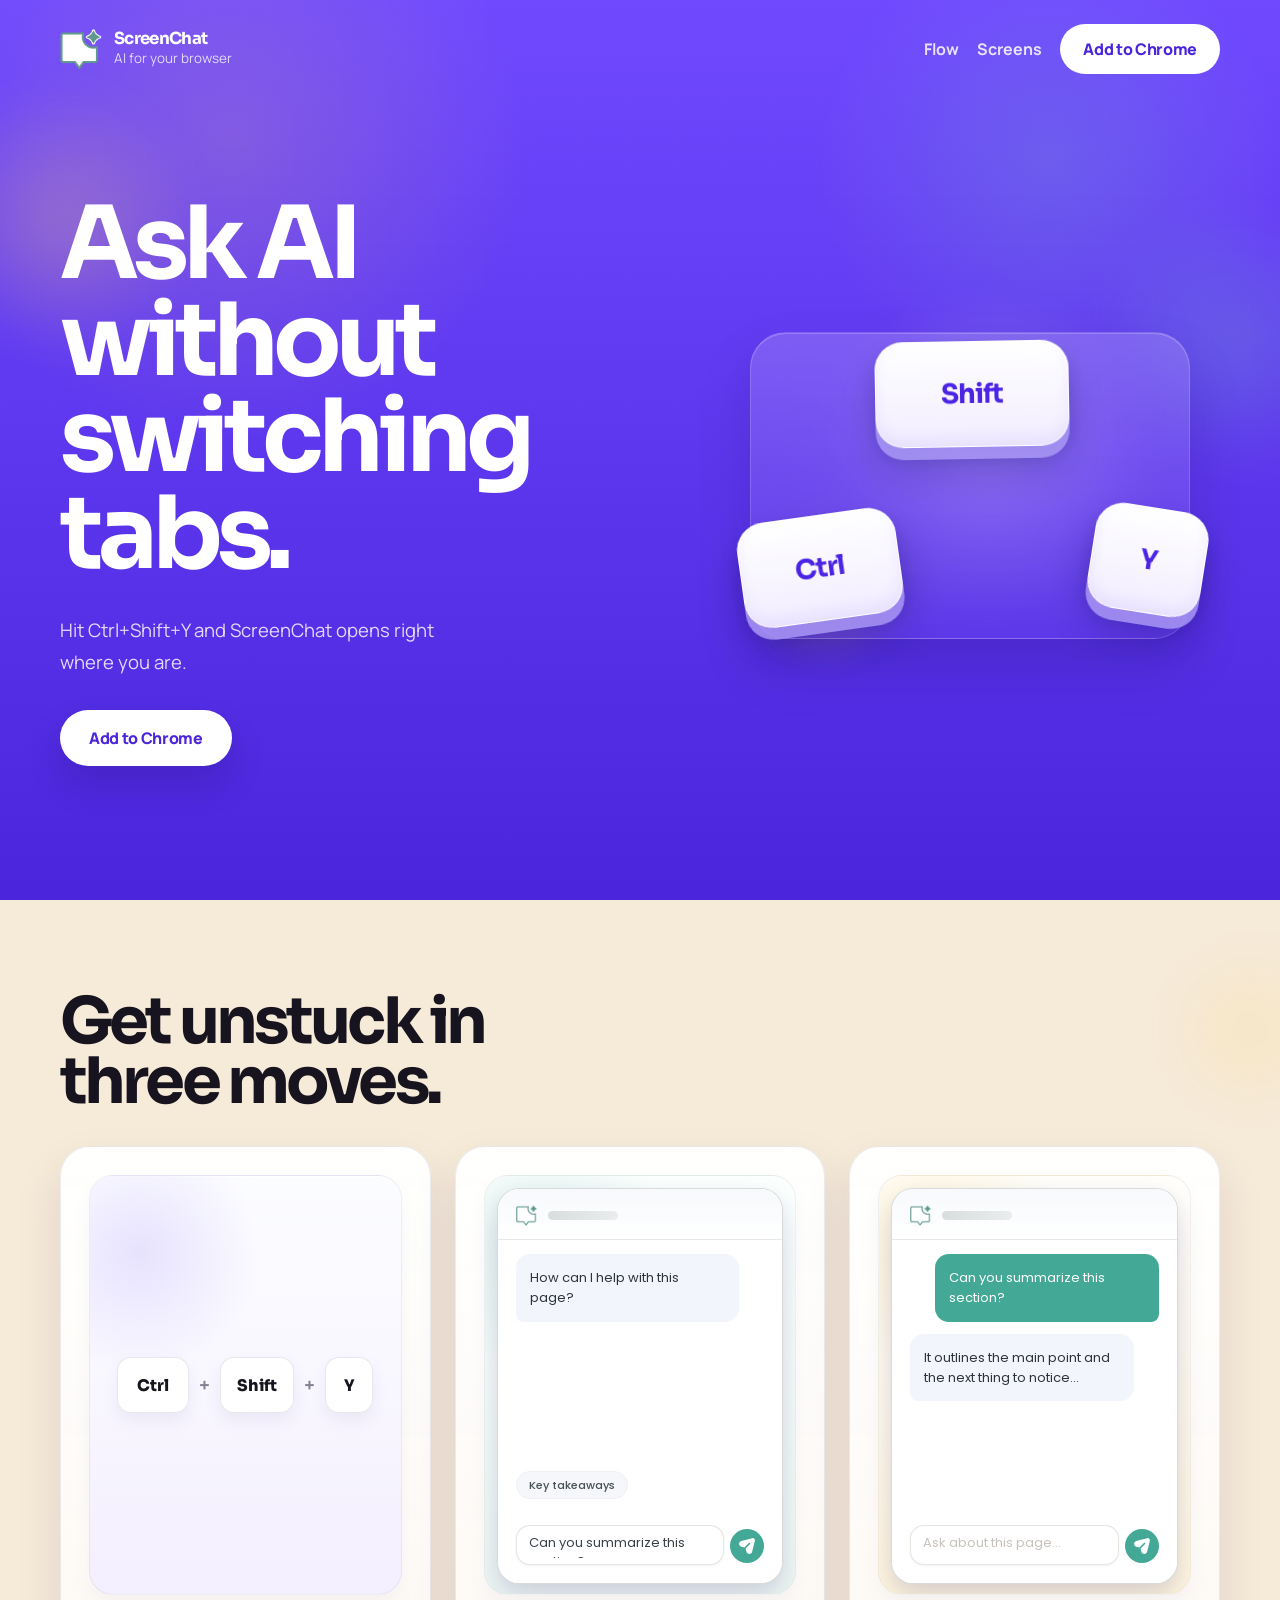
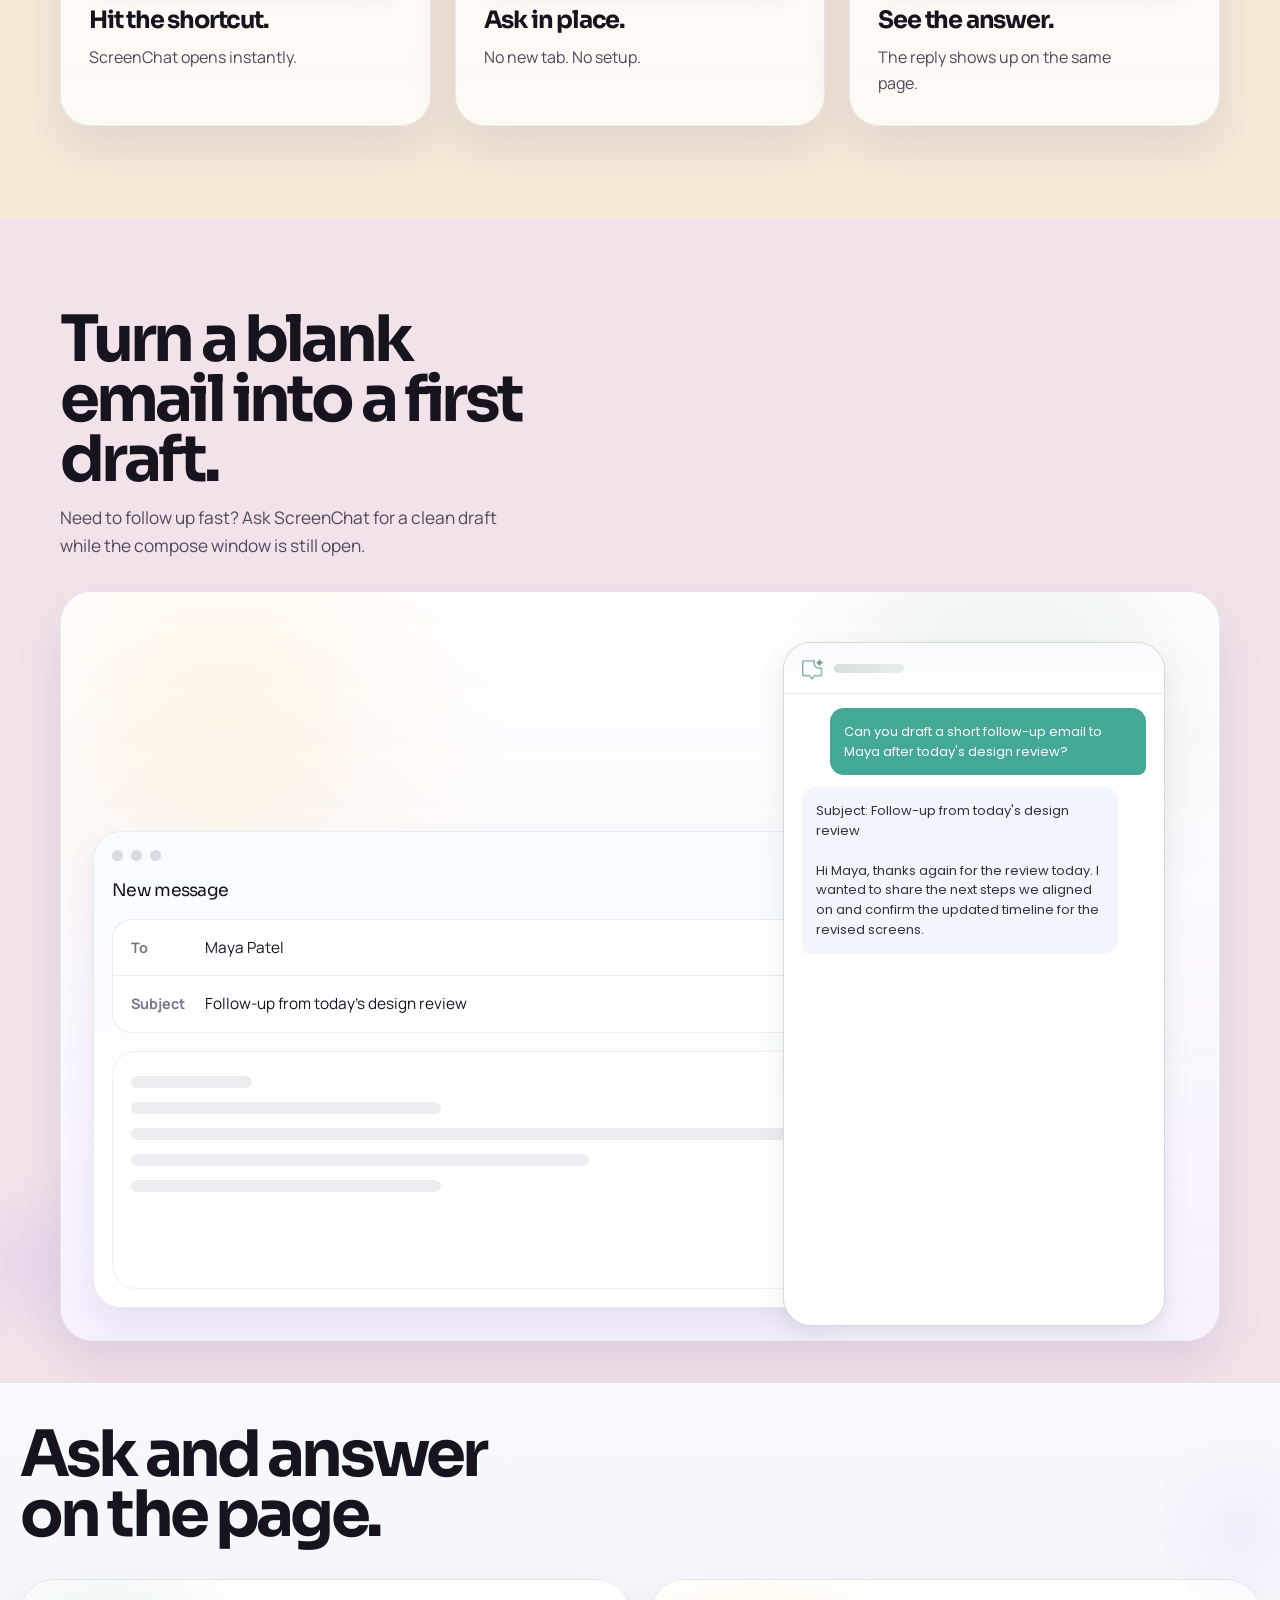
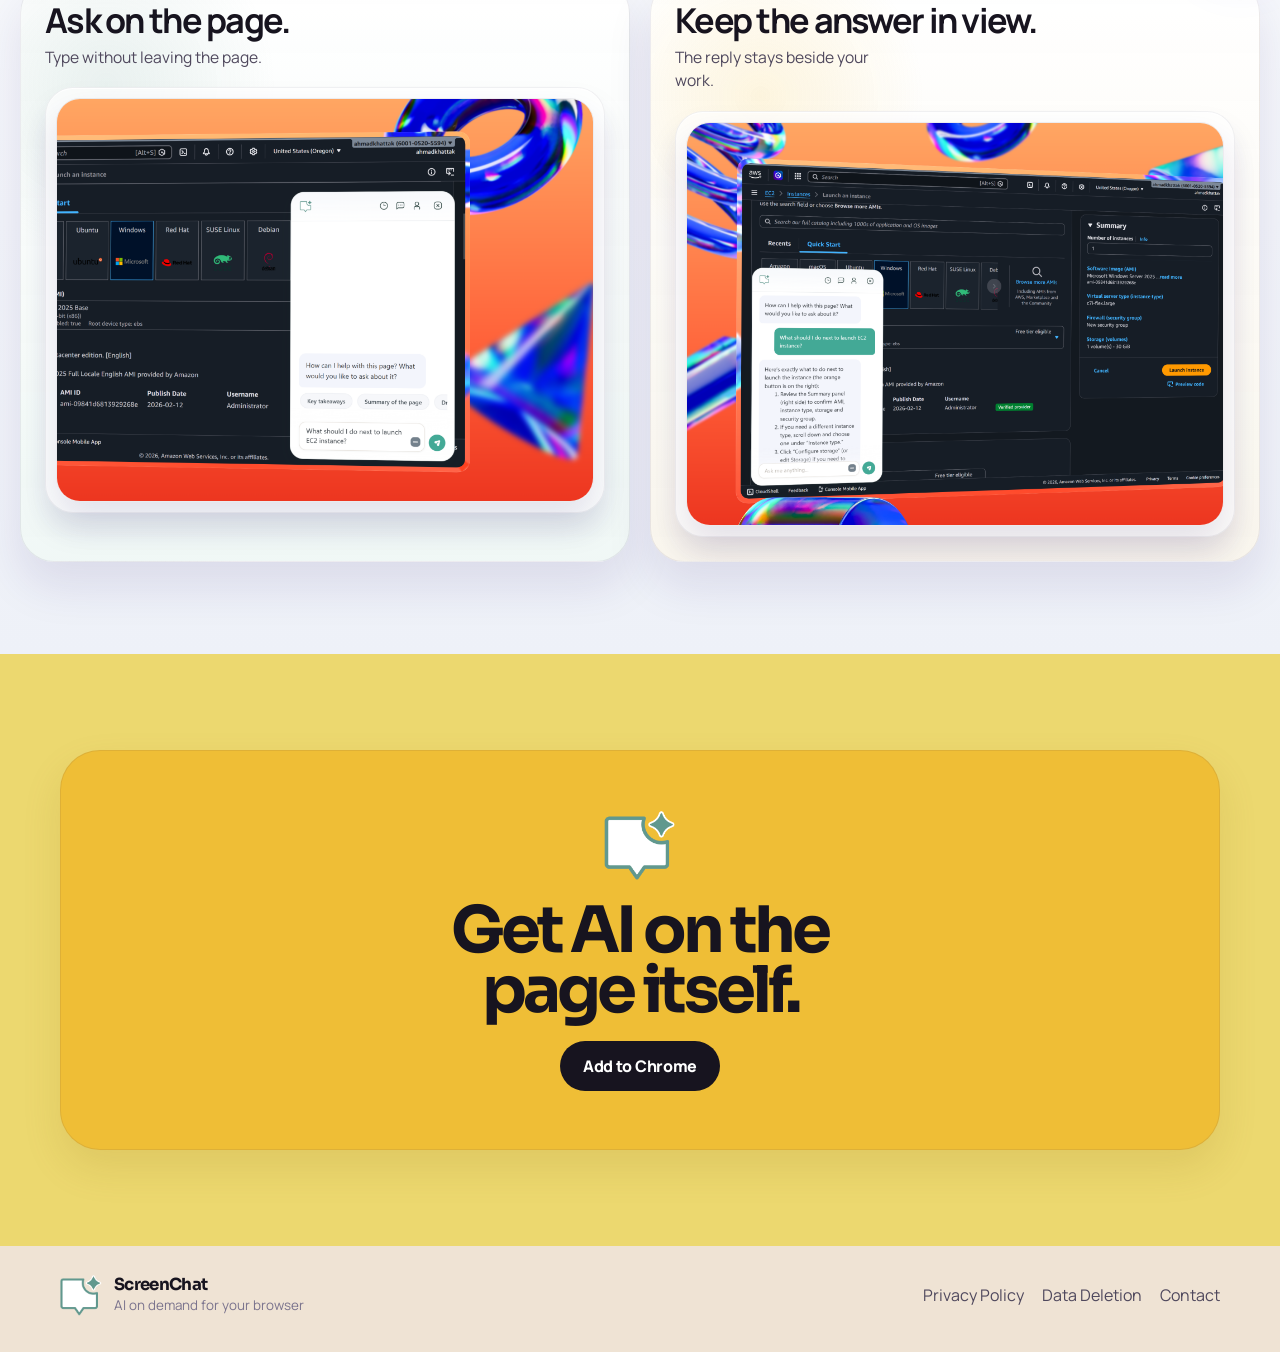
==== index.html @ 69f29ae7 "Add ScreenChat landing site, policies & assets Add a complete static landing site for ScreenChat: in" ====
<!DOCTYPE html>
<html lang="en">
<head>
    <meta charset="UTF-8">
    <meta name="viewport" content="width=device-width, initial-scale=1.0">
    <title>ScreenChat | Ask AI Without Switching Tabs</title>
    <meta
        name="description"
        content="Ask AI without switching tabs. Hit Ctrl+Shift+Y and ScreenChat opens on the page you're already on."
    >
    <link rel="preconnect" href="https://fonts.googleapis.com">
    <link rel="preconnect" href="https://fonts.gstatic.com" crossorigin>
    <link rel="stylesheet" href="styles.css">
</head>
<body>
    <div class="site-shell">
        <header class="hero" id="top">
            <div class="hero__mesh"></div>
            <div class="hero__glow hero__glow--left"></div>
            <div class="hero__glow hero__glow--right"></div>
            <div class="container">
                <nav class="nav">
                    <a class="brand" href="#top" aria-label="ScreenChat home">
                        <img class="brand__icon" src="assets/screenshot-icon.png" alt="" width="42" height="42">
                        <span class="brand__text">
                            <strong>ScreenChat</strong>
                            <span>AI for your browser</span>
                        </span>
                    </a>
                    <button class="nav__toggle" type="button" aria-expanded="false" aria-controls="nav-links">
                        Menu
                    </button>
                    <div class="nav__links" id="nav-links">
                        <a href="#flow">Flow</a>
                        <a href="#screens">Screens</a>
                        <a class="button button--nav" href="#">Add to Chrome</a>
                    </div>
                </nav>

                <section class="hero__content">
                    <div class="hero-copy">
                        <h1>
                            <span>Ask AI</span>
                            <span>without switching</span>
                            <span>tabs.</span>
                        </h1>
                        <p>Hit Ctrl+Shift+Y and ScreenChat opens right where you are.</p>
                        <div class="hero-copy__actions">
                            <a class="button button--primary" href="#">Add to Chrome</a>
                        </div>
                    </div>
                    <div class="hero-visual" aria-hidden="true">
                        <div class="hero-shortcut-stage">
                            <div class="hero-shortcut-stage__plate">
                                <span class="hero-key hero-key--ctrl">Ctrl</span>
                                <span class="hero-key hero-key--shift">Shift</span>
                                <span class="hero-key hero-key--y">Y</span>
                            </div>
                            <div class="hero-shortcut-popup">
                                <div class="hero-shortcut-popup__top">
                                    <span class="hero-shortcut-popup__badge"></span>
                                    <span class="hero-shortcut-popup__title"></span>
                                </div>
                                <div class="hero-shortcut-popup__bubble hero-shortcut-popup__bubble--question">
                                    <div class="hero-shortcut-popup__line hero-shortcut-popup__line--long"></div>
                                    <div class="hero-shortcut-popup__line hero-shortcut-popup__line--short"></div>
                                </div>
                                <div class="hero-shortcut-popup__bubble hero-shortcut-popup__bubble--answer">
                                    <div class="hero-shortcut-popup__line hero-shortcut-popup__line--medium"></div>
                                    <div class="hero-shortcut-popup__line hero-shortcut-popup__line--shorter"></div>
                                </div>
                                <div class="hero-shortcut-popup__composer"></div>
                            </div>
                        </div>
                    </div>
                </section>
            </div>
        </header>

        <main>
            <section class="section section--base" id="flow">
                <div class="container">
                    <div class="section-heading">
                        <h2>Get unstuck in three moves.</h2>
                    </div>
                    <div class="story-grid">
                        <article class="story-card story-card--purple">
                            <div class="story-card__visual story-card__visual--shortcut" aria-label="Keyboard shortcut">
                                <div class="story-shortcut">
                                    <kbd>Ctrl</kbd>
                                    <span class="story-shortcut__plus" aria-hidden="true">+</span>
                                    <kbd>Shift</kbd>
                                    <span class="story-shortcut__plus" aria-hidden="true">+</span>
                                    <kbd>Y</kbd>
                                </div>
                            </div>
                            <h3>Hit the shortcut.</h3>
                            <p>ScreenChat opens instantly.</p>
                        </article>
                        <article class="story-card story-card--mint">
                            <div class="story-card__visual story-card__visual--panel">
                                <section class="sc-panel sc-panel--story" aria-label="ScreenChat prompt panel" inert>
                                    <div class="sc-header sc-header--story">
                                        <div class="sc-header-top">
                                            <div class="sc-header-left">
                                                <img src="assets/screenchat-extension-icon.png" class="sc-logo" alt="" aria-hidden="true">
                                                <span class="sc-header-skeleton" aria-hidden="true"></span>
                                            </div>
                                        </div>
                                    </div>
                                    <div class="sc-pane sc-pane-chat visible">
                                        <div class="sc-messages is-empty">
                                            <div class="sc-message ai">
                                                <div class="sc-bubble">How can I help with this page?</div>
                                            </div>
                                        </div>
                                        <div class="sc-quick-prompts">
                                            <button class="sc-prompt-btn" type="button">
                                                <span class="sc-prompt-main">
                                                    <span class="sc-prompt-title">Key takeaways</span>
                                                </span>
                                            </button>
                                        </div>
                                        <div class="sc-input-area">
                                            <div class="sc-input-row">
                                                <div class="sc-input-wrapper">
                                                    <textarea class="sc-textarea" rows="1" readonly aria-label="Ask ScreenChat">Can you summarize this section?</textarea>
                                                </div>
                                                <button class="sc-send-btn" type="button" aria-label="Send">
                                                    <img src="assets/send.svg" class="sc-send-icon" alt="" aria-hidden="true">
                                                </button>
                                            </div>
                                        </div>
                                    </div>
                                </section>
                            </div>
                            <h3>Ask in place.</h3>
                            <p>No new tab. No setup.</p>
                        </article>
                        <article class="story-card story-card--gold">
                            <div class="story-card__visual story-card__visual--panel">
                                <section class="sc-panel sc-panel--story" aria-label="ScreenChat answer panel" inert>
                                    <div class="sc-header sc-header--story">
                                        <div class="sc-header-top">
                                            <div class="sc-header-left">
                                                <img src="assets/screenchat-extension-icon.png" class="sc-logo" alt="" aria-hidden="true">
                                                <span class="sc-header-skeleton" aria-hidden="true"></span>
                                            </div>
                                        </div>
                                    </div>
                                    <div class="sc-pane sc-pane-chat visible">
                                        <div class="sc-messages">
                                            <div class="sc-message user">
                                                <div class="sc-bubble">Can you summarize this section?</div>
                                            </div>
                                            <div class="sc-message ai">
                                                <div class="sc-bubble">It outlines the main point and the next thing to notice...</div>
                                            </div>
                                        </div>
                                        <div class="sc-input-area">
                                            <div class="sc-input-row">
                                                <div class="sc-input-wrapper">
                                                    <textarea class="sc-textarea" rows="1" readonly placeholder="Ask about this page..." aria-label="Ask ScreenChat"></textarea>
                                                </div>
                                                <button class="sc-send-btn" type="button" aria-label="Send">
                                                    <img src="assets/send.svg" class="sc-send-icon" alt="" aria-hidden="true">
                                                </button>
                                            </div>
                                        </div>
                                    </div>
                                </section>
                            </div>
                            <h3>See the answer.</h3>
                            <p>The reply shows up on the same page.</p>
                        </article>
                    </div>
                </div>
            </section>

            <section class="section section--rose section--use-case">
                <div class="container">
                    <div class="section-heading section-heading--use-case">
                        <h2>Turn a blank email into a first draft.</h2>
                        <p>Need to follow up fast? Ask ScreenChat for a clean draft while the compose window is still open.</p>
                    </div>
                    <div class="email-demo" aria-label="Email compose window with ScreenChat drafting an email">
                        <div class="email-demo__window">
                            <div class="email-demo__bar" aria-hidden="true">
                                <span></span>
                                <span></span>
                                <span></span>
                            </div>
                            <div class="email-demo__sheet">
                                <div class="email-demo__title">New message</div>
                                <div class="email-demo__fields">
                                    <div class="email-demo__row">
                                        <span class="email-demo__label">To</span>
                                        <span class="email-demo__value">Maya Patel</span>
                                    </div>
                                    <div class="email-demo__row">
                                        <span class="email-demo__label">Subject</span>
                                        <span class="email-demo__value">Follow-up from today's design review</span>
                                    </div>
                                </div>
                                <div class="email-demo__body" aria-hidden="true">
                                    <span class="email-demo__line email-demo__line--greeting"></span>
                                    <span class="email-demo__line email-demo__line--short"></span>
                                    <span class="email-demo__line"></span>
                                    <span class="email-demo__line email-demo__line--medium"></span>
                                    <span class="email-demo__line email-demo__line--short"></span>
                                </div>
                            </div>
                        </div>
                        <section class="sc-panel sc-panel--email" aria-label="ScreenChat drafting an email" inert>
                            <div class="sc-header sc-header--story">
                                <div class="sc-header-top">
                                    <div class="sc-header-left">
                                        <img src="assets/screenchat-extension-icon.png" class="sc-logo" alt="" aria-hidden="true">
                                        <span class="sc-header-skeleton" aria-hidden="true"></span>
                                    </div>
                                </div>
                            </div>
                            <div class="sc-pane sc-pane-chat visible">
                                <div class="sc-messages">
                                    <div class="sc-message user">
                                        <div class="sc-bubble">Can you draft a short follow-up email to Maya after today's design review?</div>
                                    </div>
                                    <div class="sc-message ai">
                                        <div class="sc-bubble sc-bubble--draft">Subject: Follow-up from today's design review

Hi Maya, thanks again for the review today. I wanted to share the next steps we aligned on and confirm the updated timeline for the revised screens.</div>
                                    </div>
                                </div>
                            </div>
                        </section>
                    </div>
                </div>
            </section>

            <section class="section section--rose section--screens-proof" id="screens">
                <div class="container">
                    <div class="section-heading">
                        <h2>Ask and answer on the page.</h2>
                    </div>
                    <div class="showcase-grid showcase-grid--cupertino">
                        <article class="screen-card screen-card--cupertino screen-card--ask">
                            <div class="screen-card__copy">
                                <h3>Ask on the page.</h3>
                                <p>Type without leaving the page.</p>
                            </div>
                            <div class="screen-card__frame">
                                <img
                                    class="screen-card__image"
                                    src="assets/screenchat-product-panel.png"
                                    alt="ScreenChat open on a live page with a question typed into the input."
                                    width="1920"
                                    height="1440"
                                >
                            </div>
                        </article>

                        <article class="screen-card screen-card--cupertino screen-card--answer">
                            <div class="screen-card__copy">
                                <h3>Keep the answer in view.</h3>
                                <p>The reply stays beside your work.</p>
                            </div>
                            <div class="screen-card__frame">
                                <img
                                    class="screen-card__image"
                                    src="assets/screenchat-product-hero.png"
                                    alt="ScreenChat answering beside a live page."
                                    width="1920"
                                    height="1440"
                                >
                            </div>
                        </article>
                    </div>
                </div>
            </section>

            <section class="cta" id="cta">
                <div class="container">
                    <div class="cta-panel">
                        <img class="cta-panel__icon" src="assets/screenshot-icon.png" alt="" width="72" height="72">
                        <h2>Get AI on the page itself.</h2>
                        <div class="cta-panel__actions">
                            <a class="button button--dark" href="#">Add to Chrome</a>
                        </div>
                    </div>
                </div>
            </section>
        </main>

        <footer class="footer">
            <div class="container footer__inner">
                <a class="brand brand--footer" href="#top">
                    <img class="brand__icon" src="assets/screenshot-icon.png" alt="" width="34" height="34">
                    <span class="brand__text">
                        <strong>ScreenChat</strong>
                        <span>AI on demand for your browser</span>
                    </span>
                </a>
                <div class="footer__links">
                    <a href="/privacy">Privacy Policy</a>
                    <a href="/data-deletion">Data Deletion</a>
                    <a href="mailto:ahdfactz@gmail.com">Contact</a>
                </div>
            </div>
        </footer>
    </div>

    <script src="app.js"></script>
</body>
</html>
---- styles.css ----
@import url('https://fonts.googleapis.com/css2?family=Manrope:wght@400;500;600;700;800&family=Poppins:wght@400;500;600&family=Sora:wght@600;700;800&display=swap');

:root {
    --purple-700: #4a25dc;
    --purple-600: #5d37f1;
    --purple-500: #7d5eff;
    --mint-500: #6da196;
    --mint-200: #d7ede8;
    --gold-500: #f6c645;
    --gold-200: #ffe6a0;
    --rose-100: #f2e3ea;
    --cream-100: #f6ead8;
    --sky-100: #d8eef3;
    --ink-900: #17141f;
    --ink-700: #4f485d;
    --ink-500: #7a738d;
    --white: #ffffff;
    --border-soft: rgba(27, 20, 59, 0.1);
    --shadow-soft: 0 20px 52px rgba(38, 23, 107, 0.12);
    --shadow-hero: 0 40px 96px rgba(22, 11, 83, 0.26);
    --radius-xl: 36px;
    --radius-lg: 28px;
    --container: 1160px;
    --sc-ink: #223b36;
    --sc-muted: #a7aba9;
    --sc-panel-border: rgba(34, 59, 54, 0.18);
    --sc-panel-shadow: 0 12px 28px rgba(34, 59, 54, 0.08), 0 3px 8px rgba(34, 59, 54, 0.03);
    --sc-mint: #43a996;
    --sc-radius-panel: 28px;
    --sc-radius-card: 14px;
    --sc-radius-card-sm: 8px;
    --sc-radius-bubble: 14px;
    --sc-radius-bubble-tail: 8px;
    --sc-ease: cubic-bezier(0.22, 1, 0.36, 1);
}

*,
*::before,
*::after {
    box-sizing: border-box;
}

html {
    scroll-behavior: smooth;
}

body {
    margin: 0;
    font-family: "Manrope", "Segoe UI", sans-serif;
    color: var(--ink-900);
    background: var(--cream-100);
}

img {
    display: block;
    max-width: 100%;
}

a {
    color: inherit;
    text-decoration: none;
}

button,
input,
textarea,
select,
kbd {
    font: inherit;
}

.site-shell {
    overflow: clip;
}

.container {
    width: min(calc(100% - 32px), var(--container));
    margin: 0 auto;
}

.hero {
    position: relative;
    min-height: 100svh;
    padding: 24px 0 48px;
    color: var(--white);
    background:
        radial-gradient(circle at 18% 16%, rgba(255, 214, 106, 0.16), transparent 23%),
        radial-gradient(circle at 82% 18%, rgba(126, 212, 190, 0.18), transparent 18%),
        linear-gradient(180deg, #7049ff 0%, #4a25dc 100%);
}

.hero > .container {
    position: relative;
    z-index: 2;
    min-height: calc(100svh - 72px);
    display: grid;
    grid-template-rows: auto 1fr;
}

.hero__mesh {
    position: absolute;
    inset: 0;
    opacity: 0.14;
    background:
        linear-gradient(to right, rgba(255, 255, 255, 0.12) 1px, transparent 1px),
        linear-gradient(to bottom, rgba(255, 255, 255, 0.12) 1px, transparent 1px);
    background-size: 48px 48px;
    mask-image: linear-gradient(180deg, rgba(0, 0, 0, 0.52), rgba(0, 0, 0, 0));
}

.hero__glow {
    position: absolute;
    width: 280px;
    height: 280px;
    border-radius: 50%;
    filter: blur(18px);
    opacity: 0.9;
    pointer-events: none;
}

.hero__glow--left {
    left: -80px;
    top: 80px;
    background: radial-gradient(circle, rgba(255, 213, 117, 0.28), transparent 70%);
}

.hero__glow--right {
    right: -90px;
    top: 200px;
    background: radial-gradient(circle, rgba(124, 210, 188, 0.24), transparent 70%);
}

.nav {
    position: relative;
    z-index: 2;
    display: flex;
    align-items: center;
    justify-content: space-between;
    gap: 16px;
}

.brand {
    display: inline-flex;
    align-items: center;
    gap: 12px;
}

.brand__icon {
    width: 42px;
    height: 42px;
}

.brand__text {
    display: grid;
    gap: 2px;
}

.brand__text strong {
    font-family: "Sora", sans-serif;
    font-size: 1.04rem;
    line-height: 1;
    letter-spacing: -0.04em;
}

.brand__text span {
    color: rgba(255, 255, 255, 0.78);
    font-size: 0.84rem;
}

.nav__links {
    display: flex;
    align-items: center;
    gap: 18px;
}

.nav__links > a:not(.button) {
    color: rgba(255, 255, 255, 0.84);
    font-weight: 700;
}

.nav__toggle {
    display: none;
    border: 0;
    background: rgba(255, 255, 255, 0.12);
    color: var(--white);
    padding: 10px 14px;
    border-radius: 999px;
}

.button {
    display: inline-flex;
    align-items: center;
    justify-content: center;
    min-height: 50px;
    padding: 0 22px;
    border-radius: 999px;
    border: 1px solid transparent;
    font-weight: 800;
    letter-spacing: -0.02em;
    transition: background-color 180ms ease, border-color 180ms ease, box-shadow 180ms ease, color 180ms ease;
}

.button:hover,
.button:focus-visible {
    box-shadow: 0 10px 24px rgba(19, 11, 61, 0.16);
}

.button--nav,
.button--primary {
    background: var(--white);
    color: var(--purple-700);
}

.button--nav:hover,
.button--primary:hover,
.button--nav:focus-visible,
.button--primary:focus-visible {
    background: rgba(255, 255, 255, 0.92);
}

.button--dark {
    background: var(--ink-900);
    color: var(--white);
}

.button--dark:hover,
.button--dark:focus-visible {
    background: #23202d;
}

.hero__content {
    position: relative;
    z-index: 2;
    display: grid;
    grid-template-columns: minmax(0, 1fr) minmax(360px, 500px);
    align-items: center;
    gap: clamp(40px, 7vw, 88px);
    margin-top: 0;
    padding: clamp(40px, 8vh, 84px) 0 clamp(24px, 4vh, 36px);
}

.hero-copy {
    display: grid;
    gap: 32px;
    justify-items: flex-start;
    max-width: 620px;
    text-align: left;
}

.hero h1,
.section h2,
.cta h2 {
    margin: 0;
    font-family: "Sora", sans-serif;
    line-height: 0.94;
    letter-spacing: -0.06em;
}

.hero h1 {
    max-width: none;
    font-size: clamp(4rem, 8.8vw, 6.3rem);
    line-height: 0.96;
}

.hero h1 span {
    display: block;
}

.hero-copy p {
    max-width: 34ch;
    margin: 0;
    color: rgba(255, 255, 255, 0.82);
    font-size: 1.16rem;
    line-height: 1.7;
}

.hero-copy__actions,
.hero-copy__actions--center {
    display: flex;
    flex-wrap: wrap;
    gap: 12px;
}

.hero-copy__actions--center {
    justify-content: center;
}

.hero-shortcut {
    display: grid;
    gap: 12px;
}

.hero-shortcut__label {
    color: rgba(255, 255, 255, 0.72);
    font-size: 0.78rem;
    font-weight: 800;
    letter-spacing: 0.08em;
    text-transform: uppercase;
}

.hero-shortcut__keys {
    display: flex;
    align-items: center;
    gap: 12px;
    flex-wrap: wrap;
}

.hero-shortcut__plus {
    color: rgba(255, 255, 255, 0.76);
    font-size: 1rem;
    font-weight: 800;
}

.hero-shortcut__keys kbd {
    display: inline-flex;
    align-items: center;
    justify-content: center;
    min-width: 78px;
    min-height: 58px;
    padding: 0 20px;
    border-radius: 18px;
    border: 1px solid rgba(255, 255, 255, 0.68);
    background: linear-gradient(180deg, #ffffff 0%, #f0ebff 100%);
    color: var(--purple-700);
    font-weight: 800;
    box-shadow:
        0 16px 30px rgba(21, 10, 78, 0.18),
        inset 0 1px 0 rgba(255, 255, 255, 0.92);
}

.hero-shortcut__keys kbd:last-child {
    min-width: 66px;
}

.hero-copy__actions .button {
    min-height: 56px;
    padding: 0 28px;
    box-shadow: 0 18px 34px rgba(21, 10, 78, 0.18);
}

.hero-copy__actions .button:hover,
.hero-copy__actions .button:focus-visible {
    box-shadow: 0 20px 38px rgba(21, 10, 78, 0.22);
}

.hero-visual {
    position: relative;
    display: flex;
    justify-content: flex-end;
}

.hero-shortcut-stage {
    position: relative;
    width: min(100%, 500px);
    aspect-ratio: 1.14;
    display: grid;
    place-items: center;
}

.hero-shortcut-stage::before,
.hero-shortcut-stage::after {
    content: "";
    position: absolute;
    border-radius: 50%;
    pointer-events: none;
}

.hero-shortcut-stage::before {
    inset: 8% 10% auto auto;
    width: 72%;
    height: 72%;
    background: radial-gradient(circle, rgba(255, 255, 255, 0.22), rgba(255, 255, 255, 0) 70%);
    filter: blur(14px);
}

.hero-shortcut-stage::after {
    inset: auto auto 8% 4%;
    width: 34%;
    height: 34%;
    background: radial-gradient(circle, rgba(255, 214, 106, 0.22), rgba(255, 214, 106, 0) 72%);
    filter: blur(10px);
}

.hero-shortcut-stage__plate {
    position: relative;
    width: 100%;
    height: 100%;
    display: flex;
    align-items: center;
    justify-content: center;
    z-index: 1;
}

.hero-shortcut-stage__plate::before {
    content: "";
    position: absolute;
    inset: 16% 6% 14%;
    border-radius: 36px;
    background:
        linear-gradient(180deg, rgba(255, 255, 255, 0.18), rgba(255, 255, 255, 0.04)),
        rgba(93, 55, 241, 0.14);
    border: 1px solid rgba(255, 255, 255, 0.16);
    box-shadow:
        inset 0 1px 0 rgba(255, 255, 255, 0.2),
        0 28px 54px rgba(20, 10, 77, 0.16);
    backdrop-filter: blur(18px);
}

.hero-key {
    --hero-key-depth-rest: 12px;
    --hero-key-depth-press: 3px;
    position: absolute;
    display: inline-flex;
    align-items: center;
    justify-content: center;
    min-height: 106px;
    padding: 0 34px;
    border-radius: 28px;
    border: 1px solid rgba(255, 255, 255, 0.72);
    background: linear-gradient(180deg, #ffffff 0%, #f2edff 100%);
    color: var(--purple-700);
    font-family: "Sora", sans-serif;
    font-size: 1.7rem;
    font-weight: 700;
    letter-spacing: -0.04em;
    transform-origin: center center;
    transform: translateY(0) scale(1) rotate(var(--hero-key-rotate));
    box-shadow:
        0 var(--hero-key-depth-rest) 0 rgba(173, 156, 244, 0.82),
        0 24px 42px rgba(18, 9, 73, 0.22),
        0 10px 18px rgba(18, 9, 73, 0.14),
        inset 0 1px 0 rgba(255, 255, 255, 0.96),
        inset 0 -8px 14px rgba(111, 82, 241, 0.08);
    will-change: transform, box-shadow, filter;
    filter: saturate(1.05);
    z-index: 2;
}

.hero-key--ctrl {
    --hero-key-rotate: -8deg;
    left: 4%;
    bottom: 18%;
    min-width: 160px;
    animation: hero-key-press-ctrl 6s infinite;
}

.hero-key--shift {
    --hero-key-rotate: -1deg;
    left: 31%;
    top: 18%;
    min-width: 194px;
    animation: hero-key-press-shift 6s infinite;
}

.hero-key--y {
    --hero-key-rotate: 9deg;
    right: 3%;
    bottom: 20%;
    min-width: 114px;
    animation: hero-key-press-y 6s infinite;
}

.hero-shortcut-popup {
    position: absolute;
    right: -28%;
    bottom: 6%;
    width: 212px;
    padding: 14px;
    display: grid;
    gap: 10px;
    border-radius: 22px;
    border: 1px solid rgba(255, 255, 255, 0.58);
    background: linear-gradient(180deg, rgba(255, 255, 255, 0.96), rgba(245, 240, 255, 0.94));
    box-shadow:
        0 22px 40px rgba(18, 9, 73, 0.18),
        0 10px 20px rgba(18, 9, 73, 0.1),
        inset 0 1px 0 rgba(255, 255, 255, 0.94);
    backdrop-filter: blur(16px);
    transform-origin: bottom right;
    transform: translateY(18px) scale(0.82);
    opacity: 0;
    will-change: transform, opacity;
    z-index: 3;
    animation: hero-shortcut-popup-cycle 6s infinite;
}

.hero-shortcut-popup__top {
    display: flex;
    align-items: center;
    gap: 8px;
}

.hero-shortcut-popup__badge,
.hero-shortcut-popup__title {
    display: block;
    border-radius: 999px;
}

.hero-shortcut-popup__badge {
    width: 18px;
    height: 18px;
    background: rgba(86, 64, 190, 0.14);
}

.hero-shortcut-popup__title {
    width: 72px;
    height: 8px;
    background: rgba(59, 47, 123, 0.12);
}

.hero-shortcut-popup__bubble {
    position: relative;
    display: grid;
    gap: 7px;
    width: 78%;
    padding: 12px 13px;
    border: 1px solid rgba(59, 47, 123, 0.08);
    box-shadow: 0 8px 14px rgba(18, 9, 73, 0.05);
}

.hero-shortcut-popup__bubble::after {
    content: "";
    position: absolute;
    bottom: 8px;
    width: 12px;
    height: 12px;
    transform: rotate(45deg);
    background: inherit;
}

.hero-shortcut-popup__bubble--question {
    justify-self: start;
    border-radius: 16px 16px 16px 6px;
    background: rgba(92, 74, 189, 0.1);
}

.hero-shortcut-popup__bubble--question::after {
    left: -4px;
}

.hero-shortcut-popup__bubble--answer {
    justify-self: end;
    width: 70%;
    border-radius: 16px 16px 6px 16px;
    background: rgba(77, 189, 157, 0.18);
}

.hero-shortcut-popup__bubble--answer::after {
    right: -4px;
}

.hero-shortcut-popup__line {
    display: block;
    height: 8px;
    border-radius: 999px;
    background: linear-gradient(90deg, rgba(59, 47, 123, 0.16), rgba(59, 47, 123, 0.08));
}

.hero-shortcut-popup__bubble--question .hero-shortcut-popup__line {
    background: linear-gradient(90deg, rgba(88, 68, 193, 0.28), rgba(88, 68, 193, 0.12));
}

.hero-shortcut-popup__bubble--answer .hero-shortcut-popup__line {
    background: linear-gradient(90deg, rgba(255, 255, 255, 0.82), rgba(255, 255, 255, 0.46));
}

.hero-shortcut-popup__line--long {
    width: 100%;
}

.hero-shortcut-popup__line--medium {
    width: 72%;
}

.hero-shortcut-popup__line--short {
    width: 48%;
}

.hero-shortcut-popup__line--shorter {
    width: 58%;
}

.hero-shortcut-popup__composer {
    height: 28px;
    border-radius: 999px;
    border: 1px solid rgba(59, 47, 123, 0.1);
    background: rgba(255, 255, 255, 0.78);
}

@keyframes hero-key-press-ctrl {
    0%,
    7%,
    79%,
    100% {
        transform: translateY(0) scale(1) rotate(var(--hero-key-rotate));
        box-shadow:
            0 var(--hero-key-depth-rest) 0 rgba(173, 156, 244, 0.82),
            0 24px 42px rgba(18, 9, 73, 0.22),
            0 10px 18px rgba(18, 9, 73, 0.14),
            inset 0 1px 0 rgba(255, 255, 255, 0.96),
            inset 0 -8px 14px rgba(111, 82, 241, 0.08);
    }
    10%,
    72% {
        transform: translateY(14px) scale(0.975) rotate(var(--hero-key-rotate));
        box-shadow:
            0 var(--hero-key-depth-press) 0 rgba(160, 140, 236, 0.86),
            0 8px 16px rgba(18, 9, 73, 0.18),
            0 3px 8px rgba(18, 9, 73, 0.12),
            inset 0 2px 5px rgba(111, 82, 241, 0.14);
    }
}

@keyframes hero-key-press-shift {
    0%,
    15%,
    73%,
    100% {
        transform: translateY(0) scale(1) rotate(var(--hero-key-rotate));
        box-shadow:
            0 var(--hero-key-depth-rest) 0 rgba(173, 156, 244, 0.82),
            0 24px 42px rgba(18, 9, 73, 0.22),
            0 10px 18px rgba(18, 9, 73, 0.14),
            inset 0 1px 0 rgba(255, 255, 255, 0.96),
            inset 0 -8px 14px rgba(111, 82, 241, 0.08);
    }
    18%,
    66% {
        transform: translateY(14px) scale(0.975) rotate(var(--hero-key-rotate));
        box-shadow:
            0 var(--hero-key-depth-press) 0 rgba(160, 140, 236, 0.86),
            0 8px 16px rgba(18, 9, 73, 0.18),
            0 3px 8px rgba(18, 9, 73, 0.12),
            inset 0 2px 5px rgba(111, 82, 241, 0.14);
    }
}

@keyframes hero-key-press-y {
    0%,
    23%,
    67%,
    100% {
        transform: translateY(0) scale(1) rotate(var(--hero-key-rotate));
        box-shadow:
            0 var(--hero-key-depth-rest) 0 rgba(173, 156, 244, 0.82),
            0 24px 42px rgba(18, 9, 73, 0.22),
            0 10px 18px rgba(18, 9, 73, 0.14),
            inset 0 1px 0 rgba(255, 255, 255, 0.96),
            inset 0 -8px 14px rgba(111, 82, 241, 0.08);
    }
    26%,
    60% {
        transform: translateY(14px) scale(0.975) rotate(var(--hero-key-rotate));
        box-shadow:
            0 var(--hero-key-depth-press) 0 rgba(160, 140, 236, 0.86),
            0 8px 16px rgba(18, 9, 73, 0.18),
            0 3px 8px rgba(18, 9, 73, 0.12),
            inset 0 2px 5px rgba(111, 82, 241, 0.14);
    }
}

@keyframes hero-shortcut-popup-cycle {
    0%,
    32%,
    100% {
        opacity: 0;
        transform: translateY(18px) scale(0.82);
    }
    38%,
    72% {
        opacity: 1;
        transform: translateY(0) scale(1);
    }
    80% {
        opacity: 0;
        transform: translateY(18px) scale(0.82);
    }
}

@media (prefers-reduced-motion: reduce) {
    .hero-key,
    .hero-shortcut-popup {
        animation: none;
    }

    .hero-shortcut-popup {
        opacity: 1;
        transform: translateY(0) scale(1);
    }
}

.section {
    position: relative;
    padding: 92px 0;
}

.section::before {
    content: "";
    position: absolute;
    width: 180px;
    height: 180px;
    border-radius: 50%;
    filter: blur(18px);
    opacity: 0.45;
    pointer-events: none;
}

.section--base {
    background: var(--cream-100);
}

.section--base::before {
    right: -60px;
    top: 40px;
    background: radial-gradient(circle, rgba(255, 208, 94, 0.35), transparent 70%);
}

.section--rose {
    background: var(--rose-100);
}

.section--rose::before {
    left: -60px;
    bottom: 30px;
    background: radial-gradient(circle, rgba(107, 61, 240, 0.18), transparent 70%);
}

.section--use-case {
    padding-bottom: 42px;
}

.section--screens-proof {
    padding-top: 42px;
    background: linear-gradient(180deg, #f8f9fc 0%, #eef1f8 100%);
    box-shadow: inset 0 1px 0 rgba(255, 255, 255, 0.7);
}

.section--screens-proof .container {
    width: min(calc(100% - 40px), 1280px);
}

.section--screens-proof::before {
    left: auto;
    right: -50px;
    bottom: auto;
    top: 56px;
    background: radial-gradient(circle, rgba(93, 55, 241, 0.12), transparent 72%);
}

.section-heading {
    display: grid;
    gap: 12px;
    margin-bottom: 34px;
}

.section-heading h2,
.cta h2 {
    max-width: 11ch;
    font-size: clamp(2.8rem, 5vw, 4.8rem);
    color: var(--ink-900);
}

.section-heading p {
    max-width: 38ch;
    margin: 0;
    color: var(--ink-700);
    font-size: 1.04rem;
    line-height: 1.65;
}

.section-heading--use-case {
    gap: 14px;
    margin-bottom: 30px;
}

.section-heading--use-case h2 {
    max-width: 10.5ch;
}

.section-heading--use-case p {
    max-width: 40ch;
    font-size: 1.08rem;
}

.story-grid,
.showcase-grid {
    display: grid;
    gap: 18px;
}

.story-grid {
    grid-template-columns: repeat(3, minmax(0, 1fr));
    gap: 24px;
}

.story-card {
    --story-visual-height: 420px;
    display: grid;
    grid-template-rows: var(--story-visual-height) auto auto;
    align-content: start;
    gap: 10px;
    min-height: 0;
    padding: 28px;
    border-radius: 30px;
    border: 1px solid rgba(31, 22, 61, 0.08);
    box-shadow: 0 22px 48px rgba(38, 23, 107, 0.1);
    background: linear-gradient(180deg, rgba(255, 255, 255, 0.97), rgba(253, 250, 246, 0.94));
}

.story-card__dot {
    display: inline-flex;
    width: 14px;
    height: 14px;
    margin-bottom: 28px;
    border-radius: 50%;
    background: currentColor;
}

.story-card__visual {
    position: relative;
    display: grid;
    place-items: center;
    height: var(--story-visual-height);
    min-height: var(--story-visual-height);
    padding: 12px;
    overflow: hidden;
    border-radius: 24px;
    border: 1px solid rgba(31, 22, 61, 0.06);
    background: linear-gradient(180deg, #fbfcff 0%, #f4efff 100%);
    box-shadow:
        inset 0 1px 0 rgba(255, 255, 255, 0.94),
        0 10px 20px rgba(38, 23, 107, 0.04);
}

.story-card__visual::before {
    content: "";
    position: absolute;
    inset: 0;
    background:
        radial-gradient(circle at 16% 18%, rgba(109, 80, 245, 0.14), transparent 28%),
        linear-gradient(180deg, rgba(255, 255, 255, 0.18), rgba(255, 255, 255, 0));
    pointer-events: none;
}

.story-card__visual > * {
    position: relative;
    z-index: 1;
}

.story-card__visual--shortcut {
    place-items: center;
}

.story-shortcut {
    display: inline-flex;
    align-items: center;
    justify-content: center;
    max-width: 100%;
    gap: 10px;
    padding: 0;
}

.story-shortcut kbd {
    display: inline-flex;
    align-items: center;
    justify-content: center;
    min-width: 72px;
    min-height: 56px;
    padding: 0 16px;
    border-radius: 14px;
    border: 1px solid rgba(31, 22, 61, 0.1);
    background: rgba(255, 255, 255, 0.96);
    color: var(--ink-900);
    font-family: "Sora", sans-serif;
    font-weight: 800;
    box-shadow:
        0 8px 18px rgba(38, 23, 107, 0.06),
        inset 0 1px 0 rgba(255, 255, 255, 0.92);
}

.story-shortcut kbd:last-of-type {
    min-width: 48px;
    padding: 0 12px;
}

.story-shortcut__plus {
    color: rgba(79, 72, 93, 0.68);
    font-size: 1.2rem;
    font-weight: 800;
}

.story-card__visual--panel {
    place-items: end center;
}

.story-card--mint .story-card__visual {
    background: linear-gradient(180deg, #fbfffe 0%, #eef8f4 100%);
}

.story-card--mint .story-card__visual::before {
    background:
        radial-gradient(circle at 18% 16%, rgba(106, 185, 167, 0.16), transparent 30%),
        linear-gradient(180deg, rgba(255, 255, 255, 0.12), rgba(255, 255, 255, 0));
}

.story-card--gold .story-card__visual {
    background: linear-gradient(180deg, #fffefb 0%, #fff6df 100%);
}

.story-card--gold .story-card__visual::before {
    background:
        radial-gradient(circle at 18% 16%, rgba(246, 198, 69, 0.18), transparent 30%),
        linear-gradient(180deg, rgba(255, 255, 255, 0.12), rgba(255, 255, 255, 0));
}

.story-card--purple {
    color: var(--purple-600);
}

.story-card--mint {
    color: var(--mint-500);
}

.story-card--gold {
    color: var(--gold-500);
}

.story-card h3,
.showcase-card h3 {
    margin: 0;
    font-family: "Sora", sans-serif;
    letter-spacing: -0.05em;
}

.story-card h3 {
    font-size: 1.5rem;
    color: var(--ink-900);
}

.story-card p {
    margin: 0;
    max-width: 24ch;
    color: var(--ink-700);
    line-height: 1.6;
}

.showcase-grid {
    grid-template-columns: 1fr;
    gap: 32px;
}

.showcase-grid--cupertino {
    grid-template-columns: repeat(2, minmax(0, 1fr));
    gap: 20px;
}

.screen-card {
    display: grid;
    align-content: start;
    gap: 14px;
    min-height: 0;
    padding: 0;
    border: 0;
    box-shadow: none;
    background: transparent;
}

.screen-card h3 {
    margin: 0;
    font-size: 1.7rem;
}

.screen-card p {
    margin: 0;
    max-width: 38ch;
    color: var(--ink-700);
    line-height: 1.65;
}

.screen-card__image {
    width: 100%;
    height: auto;
    border-radius: 30px;
    border: 1px solid rgba(31, 22, 61, 0.08);
    box-shadow: 0 22px 42px rgba(38, 23, 107, 0.12);
}

.screen-card--cupertino {
    gap: 18px;
    padding: 24px;
    border-radius: 34px;
    border: 1px solid rgba(31, 22, 61, 0.08);
    background: linear-gradient(180deg, rgba(255, 255, 255, 0.95), rgba(244, 246, 251, 0.92));
    box-shadow: 0 24px 46px rgba(38, 23, 107, 0.1);
    overflow: hidden;
}

.screen-card--ask {
    background:
        radial-gradient(circle at 14% 18%, rgba(109, 161, 150, 0.14), transparent 24%),
        linear-gradient(180deg, rgba(255, 255, 255, 0.97), rgba(240, 248, 245, 0.92));
}

.screen-card--answer {
    background:
        radial-gradient(circle at 18% 20%, rgba(246, 198, 69, 0.16), transparent 24%),
        linear-gradient(180deg, rgba(255, 255, 255, 0.97), rgba(250, 246, 236, 0.92));
}

.screen-card__copy {
    display: grid;
    gap: 8px;
}

.screen-card--cupertino h3 {
    font-size: 2.14rem;
    line-height: 0.98;
    letter-spacing: -0.05em;
}

.screen-card--cupertino p {
    max-width: 22ch;
    font-size: 0.98rem;
    line-height: 1.5;
}

.screen-card__frame {
    padding: 10px;
    border-radius: 28px;
    border: 1px solid rgba(31, 22, 61, 0.06);
    background: rgba(255, 255, 255, 0.72);
    box-shadow:
        inset 0 1px 0 rgba(255, 255, 255, 0.9),
        0 18px 30px rgba(38, 23, 107, 0.08);
}

.screen-card--cupertino .screen-card__image {
    border-radius: 24px;
    box-shadow: 0 18px 34px rgba(38, 23, 107, 0.12);
}

.email-demo {
    position: relative;
    display: grid;
    grid-template-columns: minmax(0, 1fr) minmax(304px, 344px);
    align-items: end;
    gap: 0;
    min-height: 548px;
    padding: 32px;
    overflow: hidden;
    border-radius: 32px;
    border: 1px solid rgba(31, 22, 61, 0.08);
    background: linear-gradient(180deg, rgba(255, 255, 255, 0.97), rgba(247, 242, 255, 0.92));
    box-shadow: 0 24px 46px rgba(38, 23, 107, 0.1);
}

.email-demo::before {
    content: "";
    position: absolute;
    inset: 0;
    background:
        radial-gradient(circle at 14% 18%, rgba(255, 214, 106, 0.16), transparent 24%),
        radial-gradient(circle at 82% 16%, rgba(109, 161, 150, 0.14), transparent 22%);
    pointer-events: none;
}

.email-demo > * {
    position: relative;
    z-index: 1;
}

.email-demo__window {
    min-height: 452px;
    padding: 18px;
    border-radius: 28px;
    border: 1px solid rgba(31, 22, 61, 0.08);
    background: linear-gradient(180deg, #f8fbff 0%, #ffffff 100%);
    box-shadow:
        inset 0 1px 0 rgba(255, 255, 255, 0.92),
        0 18px 34px rgba(38, 23, 107, 0.08);
}

.email-demo__bar {
    display: flex;
    gap: 8px;
    margin-bottom: 18px;
}

.email-demo__bar span {
    width: 11px;
    height: 11px;
    border-radius: 50%;
    background: rgba(31, 22, 61, 0.14);
}

.email-demo__sheet {
    display: grid;
    gap: 18px;
}

.email-demo__title {
    font-family: "Sora", sans-serif;
    font-size: 1.08rem;
    letter-spacing: -0.04em;
    color: var(--ink-900);
}

.email-demo__fields {
    border-radius: 20px;
    border: 1px solid rgba(31, 22, 61, 0.08);
    background: #ffffff;
    overflow: hidden;
}

.email-demo__row {
    display: grid;
    grid-template-columns: 74px minmax(0, 1fr);
    align-items: center;
    min-height: 56px;
    padding: 0 18px;
    border-bottom: 1px solid rgba(31, 22, 61, 0.08);
}

.email-demo__row:last-child {
    border-bottom: 0;
}

.email-demo__label {
    color: var(--ink-500);
    font-size: 0.9rem;
    font-weight: 700;
}

.email-demo__value {
    color: var(--ink-900);
    font-size: 0.96rem;
}

.email-demo__body {
    display: grid;
    align-content: start;
    gap: 14px;
    min-height: 238px;
    padding: 24px 18px;
    border-radius: 24px;
    border: 1px solid rgba(31, 22, 61, 0.06);
    background: rgba(255, 255, 255, 0.78);
}

.email-demo__line {
    width: 100%;
    height: 12px;
    border-radius: 999px;
    background: rgba(31, 22, 61, 0.08);
}

.email-demo__line--greeting {
    width: 18%;
}

.email-demo__line--short {
    width: 46%;
}

.email-demo__line--medium {
    width: 68%;
}

.sc-panel--email {
    width: min(100%, 344px);
    height: 420px;
    min-width: 0;
    min-height: 420px;
    max-width: 344px;
    border-radius: 24px;
    box-shadow:
        0 24px 42px rgba(38, 23, 107, 0.14),
        0 8px 18px rgba(38, 23, 107, 0.08);
    transform: translateX(-60px) translateY(18px);
    z-index: 2;
}

.sc-panel--email .sc-pane {
    padding: 4px 18px 18px;
}

.sc-panel--email .sc-messages {
    gap: 12px;
    padding: 10px 0 0;
    margin-top: 0;
}

.sc-panel--email .sc-bubble {
    max-width: 92%;
    font-size: 13px;
}

.sc-panel--email .sc-quick-prompts,
.sc-panel--email .sc-input-area {
    display: none;
}

.sc-bubble--draft {
    white-space: pre-line;
}

.showcase-card {
    position: relative;
    overflow: hidden;
    min-height: 338px;
    padding: 20px;
    border-radius: var(--radius-lg);
    border: 1px solid rgba(31, 22, 61, 0.08);
    box-shadow: 0 18px 42px rgba(38, 23, 107, 0.1);
    background: rgba(255, 255, 255, 0.94);
}

.showcase-card--wide {
    grid-column: 1 / -1;
}

.showcase-card__mock {
    display: grid;
    align-items: center;
    margin-bottom: 22px;
    min-height: 226px;
    border-radius: 22px;
    border: 1px solid rgba(31, 22, 61, 0.05);
    background: #fcfbff;
    box-shadow: inset 0 1px 0 rgba(255, 255, 255, 0.8);
}

.showcase-card__mock--open,
.showcase-card__mock--ask,
.showcase-card__mock--answer {
    padding: 16px;
}

.showcase-card__mock--product {
    padding: 14px;
    background:
        radial-gradient(circle at 18% 12%, rgba(255, 205, 96, 0.18), transparent 24%),
        linear-gradient(180deg, #fff8f3 0%, #ffffff 100%);
}

.showcase-card__mock--hero {
    min-height: 500px;
}

.showcase-card__mock--focus {
    min-height: 320px;
}

.product-shot {
    width: 100%;
    height: auto;
    border-radius: 18px;
    border: 1px solid rgba(31, 22, 61, 0.08);
    object-fit: contain;
    box-shadow: 0 22px 44px rgba(38, 23, 107, 0.16);
}

.product-shot--hero {
    aspect-ratio: auto;
}

.product-shot--focus {
    aspect-ratio: auto;
}

.showcase-card--mosaic,
.showcase-card--studio-card {
    min-height: 0;
}

.showcase-card--mosaic {
    padding: 28px;
    background: linear-gradient(180deg, rgba(255, 255, 255, 0.98), rgba(249, 244, 255, 0.96));
}

.showcase-mosaic {
    display: grid;
    grid-template-columns: minmax(0, 1.28fr) minmax(260px, 0.72fr);
    gap: 22px;
    align-items: stretch;
}

.showcase-mosaic__main,
.showcase-mosaic__aside {
    display: grid;
    align-content: start;
    gap: 14px;
}

.showcase-kicker {
    color: var(--purple-700);
    font-size: 0.78rem;
    font-weight: 800;
    letter-spacing: 0.08em;
    text-transform: uppercase;
}

.showcase-frame {
    position: relative;
    display: flex;
    align-items: center;
    justify-content: center;
    overflow: hidden;
    border-radius: 30px;
    border: 1px solid rgba(31, 22, 61, 0.06);
    background: linear-gradient(180deg, #fff8f2 0%, #ffffff 100%);
    box-shadow:
        inset 0 1px 0 rgba(255, 255, 255, 0.92),
        0 18px 36px rgba(38, 23, 107, 0.08);
}

.showcase-frame::before {
    content: "";
    position: absolute;
    inset: 0;
    background:
        radial-gradient(circle at 18% 14%, rgba(255, 214, 126, 0.12), transparent 28%),
        radial-gradient(circle at 82% 12%, rgba(109, 161, 150, 0.12), transparent 24%);
    pointer-events: none;
}

.showcase-frame--main {
    padding: 18px;
    min-height: 520px;
}

.showcase-frame--detail {
    padding: 16px;
    min-height: 332px;
    background: linear-gradient(180deg, #fff9f5 0%, #fffefe 100%);
}

.product-shot--full,
.product-shot--detail {
    position: relative;
    z-index: 1;
}

.showcase-mosaic__points {
    display: flex;
    flex-wrap: wrap;
    gap: 10px;
}

.showcase-mosaic__points span {
    display: inline-flex;
    align-items: center;
    min-height: 40px;
    padding: 0 14px;
    border-radius: 999px;
    background: rgba(255, 255, 255, 0.84);
    border: 1px solid rgba(31, 22, 61, 0.06);
    color: var(--ink-700);
    font-weight: 700;
    box-shadow: 0 12px 24px rgba(38, 23, 107, 0.08);
}

.showcase-studio {
    position: relative;
    display: grid;
    justify-items: center;
    align-content: start;
    gap: 18px;
    min-height: 490px;
    margin-bottom: 18px;
    padding: 24px 20px 20px;
    overflow: hidden;
    border-radius: 26px;
    background:
        radial-gradient(circle at 14% 14%, rgba(255, 214, 126, 0.2), transparent 20%),
        radial-gradient(circle at 84% 20%, rgba(93, 55, 241, 0.14), transparent 24%),
        linear-gradient(180deg, #faf7ff 0%, #ffffff 100%);
}

.showcase-studio::before {
    content: "";
    position: absolute;
    inset: auto -32px -46px auto;
    width: 180px;
    height: 180px;
    border-radius: 50%;
    background: radial-gradient(circle, rgba(107, 61, 240, 0.12), transparent 70%);
    filter: blur(4px);
    pointer-events: none;
}

.showcase-studio--reply::before {
    inset: -40px auto auto -24px;
    background: radial-gradient(circle, rgba(109, 161, 150, 0.16), transparent 70%);
}

.showcase-studio__chips,
.showcase-studio__trail {
    position: absolute;
    display: flex;
    flex-wrap: wrap;
    gap: 10px;
    z-index: 1;
}

.showcase-studio__chips {
    right: 18px;
    bottom: 18px;
    justify-content: flex-end;
}

.showcase-studio__trail {
    left: 18px;
    bottom: 18px;
}

.showcase-studio__chips span,
.showcase-studio__trail span {
    display: inline-flex;
    align-items: center;
    min-height: 36px;
    padding: 0 12px;
    border-radius: 999px;
    background: rgba(255, 255, 255, 0.92);
    border: 1px solid rgba(31, 22, 61, 0.06);
    color: var(--ink-700);
    font-size: 0.88rem;
    font-weight: 700;
    box-shadow: 0 10px 20px rgba(38, 23, 107, 0.08);
}

.showcase-card h3 {
    font-size: 1.55rem;
    margin: 0 0 10px;
}

.showcase-card p {
    margin: 0;
    max-width: 44ch;
    color: var(--ink-700);
    line-height: 1.65;
}

.showcase-card--notes {
    background: linear-gradient(180deg, rgba(255, 255, 255, 0.98), rgba(248, 244, 255, 0.94));
}

.showcase-summary {
    display: grid;
    gap: 18px;
    margin-bottom: 22px;
}

.showcase-summary__eyebrow {
    color: var(--purple-700);
    font-size: 0.82rem;
    font-weight: 800;
    letter-spacing: 0.05em;
    text-transform: uppercase;
}

.showcase-summary__shortcut {
    display: flex;
    flex-wrap: wrap;
    gap: 10px;
}

.showcase-summary__shortcut kbd {
    display: inline-flex;
    align-items: center;
    justify-content: center;
    min-width: 62px;
    min-height: 50px;
    padding: 0 14px;
    border-radius: 15px;
    border: 1px solid rgba(31, 22, 61, 0.08);
    background: linear-gradient(180deg, #ffffff, #f0ebfb);
    color: var(--ink-900);
    font-weight: 800;
    box-shadow:
        inset 0 1px 0 rgba(255, 255, 255, 0.8),
        0 10px 22px rgba(38, 23, 107, 0.08);
}

.showcase-summary__list {
    display: grid;
    gap: 12px;
    margin: 0;
    padding: 0;
    list-style: none;
    color: var(--ink-700);
}

.showcase-summary__list li {
    position: relative;
    padding-left: 22px;
    line-height: 1.6;
}

.showcase-summary__list li::before {
    content: "";
    position: absolute;
    left: 0;
    top: 9px;
    width: 10px;
    height: 10px;
    border-radius: 50%;
    background: linear-gradient(180deg, #6ac4ab, #4e9a8f);
}

.sc-panel {
    position: relative;
    display: flex;
    flex-direction: column;
    width: 382px;
    height: 684px;
    min-width: 340px;
    min-height: 560px;
    max-width: 420px;
    max-height: 720px;
    border: 1.75px solid var(--sc-panel-border);
    border-radius: var(--sc-radius-panel);
    background: #ffffff;
    box-shadow: var(--sc-panel-shadow);
    overflow: hidden;
}

.sc-panel,
.sc-panel button,
.sc-panel textarea {
    font-family: "Poppins", "Avenir Next", "Segoe UI Variable Text", "Segoe UI", sans-serif;
}

.sc-panel--demo {
    width: min(100%, 382px);
    height: 540px;
    min-width: 0;
    min-height: 540px;
    max-width: 100%;
    max-height: none;
    pointer-events: none;
    user-select: none;
}

.sc-panel--compact {
    width: min(100%, 318px);
    height: 434px;
    min-height: 434px;
    border-radius: 24px;
    box-shadow:
        0 24px 48px rgba(38, 23, 107, 0.14),
        0 8px 18px rgba(38, 23, 107, 0.08);
}

.sc-panel--tilt-left {
    transform: rotate(-3deg) translateY(4px);
}

.sc-panel--tilt-right {
    transform: rotate(3deg) translateY(2px);
}

.sc-panel--story {
    width: min(100%, 296px);
    height: calc(var(--story-visual-height) - 24px);
    min-width: 0;
    min-height: calc(var(--story-visual-height) - 24px);
    max-width: 296px;
    border-radius: 22px;
    box-shadow:
        0 18px 34px rgba(38, 23, 107, 0.12),
        0 6px 16px rgba(38, 23, 107, 0.06);
}

.sc-header--story {
    padding: 14px 18px 8px;
    background: transparent;
    border-bottom: 0;
    box-shadow: none;
}

.sc-header--story .sc-header-top {
    min-height: 24px;
}

.sc-header--story .sc-header-left {
    gap: 10px;
}

.sc-header--story .sc-logo {
    width: 22px;
    height: 22px;
}

.sc-header-skeleton {
    width: 70px;
    height: 9px;
    border-radius: 999px;
    background: linear-gradient(90deg, rgba(34, 59, 54, 0.16), rgba(34, 59, 54, 0.08));
}

.sc-panel--story .sc-pane {
    padding: 4px 18px 18px;
}

.sc-panel--story .sc-messages {
    gap: 12px;
    padding: 10px 0 92px;
    margin-top: 0;
}

.sc-panel--story .sc-messages.is-empty {
    justify-content: flex-start;
}

.sc-panel--story .sc-bubble {
    max-width: 90%;
    font-size: 13px;
}

.sc-panel--story .sc-quick-prompts {
    gap: 8px;
    padding-top: 4px;
}

.sc-panel--story .sc-prompt-btn {
    min-height: 28px;
    padding: 0 12px;
    font-size: 11px;
}

.sc-panel--story .sc-input-area {
    margin-top: -4px;
    padding-top: 16px;
}

.sc-panel--story .sc-input-row {
    padding-right: 40px;
}

.sc-panel--story .sc-input-wrapper {
    min-height: 40px;
    padding: 4px 12px;
}

.sc-panel--story .sc-textarea {
    font-size: 13px;
}

.sc-header {
    flex: 0 0 auto;
    padding: 14px 16px 12px 18px;
    background: linear-gradient(180deg, rgba(247, 249, 252, 0.97) 0%, rgba(255, 255, 255, 0.98) 100%);
    border-bottom: 1px solid rgba(34, 59, 54, 0.08);
    box-shadow: inset 0 -1px 0 rgba(255, 255, 255, 0.68);
}

.sc-header-top {
    display: flex;
    align-items: center;
    justify-content: flex-start;
    gap: 14px;
    min-height: 42px;
}

.sc-btn-icon {
    border: 0;
    background: transparent;
    color: var(--sc-ink);
    width: 32px;
    height: 32px;
    border-radius: 999px;
    padding: 0;
    display: inline-flex;
    align-items: center;
    justify-content: center;
}

.sc-header-left {
    display: flex;
    align-items: center;
    gap: 10px;
    flex: 1 1 auto;
    min-width: 0;
}

.sc-logo {
    width: 26px;
    height: 26px;
    display: block;
}

.sc-header-actions,
.sc-header-actions-extra {
    display: flex;
    align-items: center;
}

.sc-header-actions {
    margin-left: auto;
    flex: 0 0 auto;
}

.sc-header-actions-extra {
    gap: 6px;
}

.sc-btn-close {
    margin-left: 6px;
}

.sc-icon-img,
.sc-send-icon {
    display: block;
    width: 20px;
    height: 20px;
    flex: 0 0 auto;
}

.sc-pane {
    display: none;
    flex: 1 1 auto;
    min-height: 0;
    --sc-pane-inline-pad: 26px;
    padding: 14px 26px 24px;
}

.sc-pane.visible {
    display: flex;
    flex-direction: column;
}

.sc-pane-chat {
    position: relative;
    --sc-chat-scroll-top-bleed: 14px;
    overflow: visible;
    gap: 10px;
}

.sc-messages {
    flex: 1 1 auto;
    min-height: 0;
    display: flex;
    flex-direction: column;
    gap: 12px;
    margin-top: calc(-1 * var(--sc-chat-scroll-top-bleed));
    padding: calc(18px + var(--sc-chat-scroll-top-bleed)) 0 116px;
}

.sc-messages.is-empty {
    justify-content: flex-end;
}

.sc-message {
    display: flex;
    flex-direction: column;
    gap: 4px;
}

.sc-message.user {
    align-items: flex-end;
}

.sc-message.ai {
    align-items: flex-start;
}

.sc-bubble {
    max-width: 82%;
    border-radius: var(--sc-radius-bubble);
    padding: 14px;
    background: #f3f5fc;
    color: #2f3439;
    font-size: 14px;
    line-height: 1.52;
    word-break: break-word;
}

.sc-message.user .sc-bubble {
    border-radius: var(--sc-radius-bubble) var(--sc-radius-bubble) var(--sc-radius-bubble-tail) var(--sc-radius-bubble);
    background: var(--sc-mint);
    color: #ffffff;
}

.sc-message.ai .sc-bubble {
    border-radius: var(--sc-radius-bubble) var(--sc-radius-bubble) var(--sc-radius-bubble) var(--sc-radius-bubble-tail);
}

.sc-quick-prompts {
    display: flex;
    align-items: center;
    gap: 10px;
    overflow: hidden;
    padding: 2px 0 4px;
}

.sc-prompt-btn {
    flex: 0 0 auto;
    min-width: max-content;
    min-height: 32px;
    border: 1px solid #eef0f4;
    border-radius: 999px;
    background: #f6f7fa;
    color: #465057;
    display: inline-flex;
    align-items: center;
    justify-content: flex-start;
    padding: 0 14px;
    font-size: 12px;
    font-weight: 500;
    white-space: nowrap;
}

.sc-prompt-main {
    display: flex;
    align-items: center;
}

.sc-input-area {
    position: relative;
    margin-top: -18px;
    padding-top: 28px;
    isolation: isolate;
}

.sc-input-area::before {
    content: "";
    position: absolute;
    inset: 0 -20px -18px;
    background: linear-gradient(180deg, rgba(255, 255, 255, 0) 0%, rgba(255, 255, 255, 0.18) 22%, rgba(255, 255, 255, 0.58) 56%, rgba(255, 255, 255, 0.92) 82%, #ffffff 100%);
    pointer-events: none;
    z-index: 0;
}

.sc-input-row {
    position: relative;
    z-index: 1;
    display: flex;
    gap: 0;
    padding-right: 42px;
}

.sc-input-wrapper {
    flex: 1 1 auto;
    min-width: 0;
    min-height: 36px;
    border: 1px solid rgba(232, 228, 223, 0.96);
    border-radius: var(--sc-radius-card);
    background: #ffffff;
    display: flex;
    align-items: stretch;
    position: relative;
    gap: 6px;
    padding: 4px 14px;
    box-shadow: 0 1px 3px rgba(34, 59, 54, 0.06);
}

.sc-textarea {
    flex: 1 1 auto;
    width: 100%;
    min-width: 0;
    height: 28px;
    min-height: 28px;
    border: 0;
    background: transparent;
    padding: 4px 0;
    resize: none;
    overflow: hidden;
    color: #394046;
    font: inherit;
    font-size: 14px;
    line-height: 1.45;
    outline: none;
}

.sc-textarea::placeholder {
    color: #c7c2bc;
}

.sc-send-btn {
    width: 34px;
    height: 34px;
    border: 0;
    border-radius: 999px;
    background: var(--sc-mint);
    display: inline-flex;
    align-items: center;
    justify-content: center;
    position: absolute;
    right: 0;
    bottom: 2px;
    padding: 0;
}

.cta {
    padding: 96px 0 96px;
    background: #ecd86f;
}

.cta-panel {
    position: relative;
    display: grid;
    justify-items: center;
    gap: 20px;
    padding: 58px 32px;
    border-radius: 40px;
    text-align: center;
    border: 1px solid rgba(31, 22, 61, 0.08);
    background: #efbe36;
    box-shadow: 0 18px 38px rgba(141, 103, 20, 0.14);
}

.cta-panel__icon {
    width: 72px;
    height: 72px;
    margin: 0;
}

.cta-panel h2 {
    margin: 0;
    max-width: 10.5ch;
}

.cta-panel__actions {
    display: flex;
    justify-content: center;
}

.policy-page {
    background: #f4e9da;
}

.policy-hero {
    position: relative;
    padding: 24px 0 40px;
    color: var(--white);
    background:
        radial-gradient(circle at 18% 16%, rgba(255, 214, 106, 0.16), transparent 23%),
        radial-gradient(circle at 82% 18%, rgba(126, 212, 190, 0.18), transparent 18%),
        linear-gradient(180deg, #7049ff 0%, #4a25dc 100%);
}

.policy-hero--warm {
    background:
        radial-gradient(circle at 18% 16%, rgba(255, 214, 106, 0.18), transparent 23%),
        radial-gradient(circle at 82% 18%, rgba(118, 196, 174, 0.18), transparent 18%),
        linear-gradient(180deg, #8c5519 0%, #de8c20 100%);
}

.policy-hero > .container {
    position: relative;
    z-index: 2;
}

.policy-topbar {
    display: flex;
    align-items: center;
    justify-content: space-between;
    gap: 18px;
}

.policy-back {
    display: inline-flex;
    align-items: center;
    justify-content: center;
    min-height: 46px;
    padding: 0 18px;
    border-radius: 999px;
    border: 1px solid rgba(255, 255, 255, 0.22);
    background: rgba(255, 255, 255, 0.12);
    color: var(--white);
    font-weight: 800;
    letter-spacing: -0.02em;
    backdrop-filter: blur(12px);
}

.policy-back:hover,
.policy-back:focus-visible {
    background: rgba(255, 255, 255, 0.18);
    box-shadow: 0 12px 24px rgba(19, 11, 61, 0.16);
}

.policy-hero__content {
    display: grid;
    gap: 18px;
    max-width: 760px;
    padding: 72px 0 30px;
}

.policy-eyebrow,
.policy-note__eyebrow {
    margin: 0;
    font-size: 0.82rem;
    font-weight: 800;
    letter-spacing: 0.08em;
    text-transform: uppercase;
}

.policy-eyebrow {
    color: rgba(255, 255, 255, 0.72);
}

.policy-hero__content h1 {
    margin: 0;
    font-size: clamp(3rem, 7vw, 5.2rem);
    line-height: 0.94;
    color: var(--white);
}

.policy-subtitle,
.policy-meta {
    margin: 0;
    max-width: 38rem;
}

.policy-subtitle {
    color: rgba(255, 255, 255, 0.84);
    font-size: 1.08rem;
    line-height: 1.75;
}

.policy-meta {
    color: rgba(255, 255, 255, 0.72);
    font-weight: 800;
}

.policy-main {
    position: relative;
    padding: 0 0 96px;
    background:
        radial-gradient(circle at 8% 18%, rgba(126, 212, 190, 0.18), transparent 18%),
        linear-gradient(180deg, #f4e9da 0%, #f7ecdf 100%);
}

.policy-layout {
    display: grid;
    grid-template-columns: minmax(0, 1fr) minmax(260px, 312px);
    gap: 24px;
    align-items: start;
    margin-top: -22px;
}

.policy-card,
.policy-sidebar {
    border-radius: 32px;
    border: 1px solid rgba(31, 22, 61, 0.08);
    box-shadow: 0 22px 48px rgba(38, 23, 107, 0.1);
    background: rgba(255, 255, 255, 0.95);
}

.policy-card {
    display: grid;
    gap: 32px;
    padding: 34px;
}

.policy-section {
    display: grid;
    gap: 14px;
}

.policy-section h2,
.policy-note h2 {
    margin: 0;
    font-family: "Sora", sans-serif;
    color: var(--ink-900);
    letter-spacing: -0.05em;
}

.policy-section h2 {
    font-size: 1.8rem;
}

.policy-section p,
.policy-note p,
.policy-list {
    margin: 0;
    color: var(--ink-700);
    line-height: 1.72;
}

.policy-list {
    display: grid;
    gap: 12px;
    padding-left: 22px;
}

.policy-list strong {
    color: var(--ink-900);
}

.policy-list--compact {
    gap: 10px;
}

.policy-section a,
.policy-note a {
    color: var(--purple-700);
    text-decoration: underline;
    text-decoration-thickness: 1.5px;
    text-underline-offset: 0.14em;
}

.policy-section a:hover,
.policy-section a:focus-visible,
.policy-note a:hover,
.policy-note a:focus-visible {
    color: #3418af;
}

.policy-section--statement {
    padding: 24px;
    border-radius: 26px;
    background: linear-gradient(180deg, rgba(93, 55, 241, 0.08), rgba(255, 255, 255, 0.8));
}

.policy-sidebar {
    position: sticky;
    top: 24px;
    display: grid;
    gap: 18px;
    padding: 24px;
}

.policy-note {
    display: grid;
    gap: 12px;
    padding: 22px;
    border-radius: 24px;
    background: linear-gradient(180deg, rgba(249, 244, 255, 0.94), rgba(255, 255, 255, 0.98));
}

.policy-note__eyebrow {
    color: var(--purple-700);
}

.policy-note--mint {
    background: linear-gradient(180deg, rgba(233, 248, 243, 0.96), rgba(255, 255, 255, 0.98));
}

.policy-note--mint .policy-note__eyebrow {
    color: #227968;
}

.policy-note--gold {
    background: linear-gradient(180deg, rgba(255, 248, 226, 0.98), rgba(255, 255, 255, 0.98));
}

.policy-note--gold .policy-note__eyebrow {
    color: #9e6500;
}

.policy-inline-link {
    font-weight: 800;
}

.footer {
    padding: 28px 0 36px;
    background: #efe3d4;
}

.footer__inner {
    display: flex;
    align-items: center;
    justify-content: space-between;
    gap: 20px;
}

.brand--footer .brand__text span {
    color: var(--ink-500);
}

.footer__links {
    display: flex;
    gap: 18px;
    color: var(--ink-700);
}

@media (max-width: 1080px) {
    .story-grid,
    .showcase-grid {
        grid-template-columns: 1fr;
    }

    .showcase-mosaic {
        grid-template-columns: 1fr;
    }

    .email-demo {
        grid-template-columns: 1fr;
        gap: 20px;
        padding: 24px;
        min-height: 0;
    }

    .sc-panel--email {
        justify-self: center;
        transform: none;
    }

    .showcase-grid--cupertino {
        grid-template-columns: 1fr;
    }

    .policy-layout {
        grid-template-columns: 1fr;
    }

    .policy-sidebar {
        position: static;
    }
}

@media (max-width: 820px) {
    .hero {
        min-height: auto;
    }

    .hero > .container {
        min-height: auto;
    }

    .nav {
        flex-wrap: wrap;
    }

    .nav__toggle {
        display: inline-flex;
        margin-left: auto;
    }

    .nav__links {
        display: none;
        width: 100%;
        flex-direction: column;
        align-items: flex-start;
        padding: 14px 16px;
        border-radius: 22px;
        background: rgba(255, 255, 255, 0.12);
    }

    .nav__links.is-open {
        display: flex;
    }

    .hero-copy {
        justify-items: center;
        margin: 0 auto;
        text-align: center;
    }

    .hero__content {
        grid-template-columns: 1fr;
        gap: 36px;
    }

    .hero-visual {
        justify-content: center;
    }

    .hero h1 {
        font-size: clamp(3.2rem, 16vw, 5rem);
    }

    .policy-topbar {
        flex-direction: column;
        align-items: flex-start;
    }

    .policy-hero__content {
        padding-top: 52px;
    }
}

@media (max-width: 640px) {
    .container {
        width: min(calc(100% - 24px), var(--container));
    }

    .hero {
        padding-bottom: 60px;
    }

    .hero__content {
        padding: 56px 0 0;
    }

    .hero-copy {
        gap: 24px;
    }

    .hero-copy p {
        max-width: 28ch;
        font-size: 1.02rem;
    }

    .hero-shortcut-stage {
        width: min(100%, 312px);
    }

    .hero-shortcut-stage__plate::before {
        inset: 16% 8% 12%;
        border-radius: 28px;
    }

    .hero-key {
        --hero-key-depth-rest: 9px;
        --hero-key-depth-press: 2px;
        min-height: 82px;
        padding: 0 24px;
        border-radius: 22px;
        font-size: 1.28rem;
    }

    .hero-key--ctrl {
        min-width: 120px;
    }

    .hero-key--shift {
        min-width: 142px;
    }

    .hero-key--y {
        min-width: 88px;
    }

    .hero-shortcut-popup {
        right: -18%;
        bottom: 7%;
        width: 162px;
        padding: 11px;
        border-radius: 18px;
    }

    .hero-shortcut-popup__badge {
        width: 14px;
        height: 14px;
    }

    .hero-shortcut-popup__title {
        width: 48px;
    }

    .hero-shortcut-popup__line {
        height: 7px;
    }

    .hero-shortcut-popup__bubble {
        padding: 8px 10px;
    }

    .hero-shortcut-popup__composer {
        height: 22px;
    }

    .section,
    .cta {
        padding: 76px 0;
    }

    .section--use-case {
        padding-bottom: 32px;
    }

    .section--screens-proof {
        padding-top: 32px;
    }

    .section--screens-proof .container {
        width: min(calc(100% - 24px), 1280px);
    }

    .showcase-card {
        min-height: 312px;
    }

    .story-card {
        --story-visual-height: 380px;
        min-height: 0;
        padding: 22px;
    }

    .story-card__visual {
        min-height: var(--story-visual-height);
        height: var(--story-visual-height);
        padding: 10px;
    }

    .story-shortcut kbd {
        min-width: 64px;
        min-height: 52px;
        padding: 0 14px;
    }

    .story-shortcut kbd:last-of-type {
        min-width: 50px;
        padding: 0 12px;
    }

    .sc-panel--demo {
        height: 468px;
        min-height: 468px;
    }

    .sc-panel--compact {
        width: min(100%, 292px);
        height: 412px;
        min-height: 412px;
        transform: none;
    }

    .sc-panel--story {
        width: min(100%, 286px);
        max-width: 286px;
    }

    .email-demo {
        padding: 18px;
        border-radius: 26px;
        min-height: 0;
    }

    .email-demo__window {
        min-height: 360px;
        padding: 14px;
    }

    .email-demo__row {
        grid-template-columns: 62px minmax(0, 1fr);
        min-height: 50px;
        padding: 0 14px;
    }

    .email-demo__body {
        min-height: 190px;
        padding: 18px 14px;
    }

    .sc-panel--email {
        width: min(100%, 312px);
        min-height: 388px;
        height: 388px;
        max-width: 312px;
    }

    .screen-card--cupertino {
        gap: 18px;
        padding: 22px;
        border-radius: 28px;
    }

    .screen-card--cupertino h3 {
        font-size: 1.7rem;
    }

    .screen-card--cupertino p {
        max-width: 24ch;
        font-size: 0.95rem;
    }

    .screen-card__frame {
        padding: 10px;
        border-radius: 22px;
    }

    .showcase-card--mosaic {
        padding: 20px;
    }

    .showcase-frame--main {
        min-height: 320px;
        padding: 12px;
    }

    .showcase-frame--detail {
        min-height: 240px;
        padding: 12px;
    }

    .showcase-studio {
        min-height: 430px;
        padding: 18px 14px 16px;
    }

    .showcase-studio__chips,
    .showcase-studio__trail {
        position: static;
        justify-content: center;
    }

    .sc-pane {
        --sc-pane-inline-pad: 18px;
        padding: 12px 18px 18px;
    }

    .sc-messages {
        padding-bottom: 98px;
    }

    .cta-panel {
        padding: 48px 24px;
    }

    .cta-panel h2 {
        max-width: 8ch;
    }

    .policy-hero {
        padding-bottom: 30px;
    }

    .policy-hero__content {
        gap: 14px;
        padding: 40px 0 18px;
    }

    .policy-subtitle {
        font-size: 1rem;
    }

    .policy-layout {
        gap: 18px;
        margin-top: -10px;
    }

    .policy-card,
    .policy-sidebar {
        border-radius: 26px;
    }

    .policy-card {
        gap: 26px;
        padding: 24px 20px;
    }

    .policy-section h2 {
        font-size: 1.45rem;
    }

    .policy-section--statement,
    .policy-note {
        padding: 18px;
    }

    .policy-sidebar {
        padding: 18px;
    }

    .footer__inner,
    .footer__links {
        flex-direction: column;
        align-items: flex-start;
    }
}
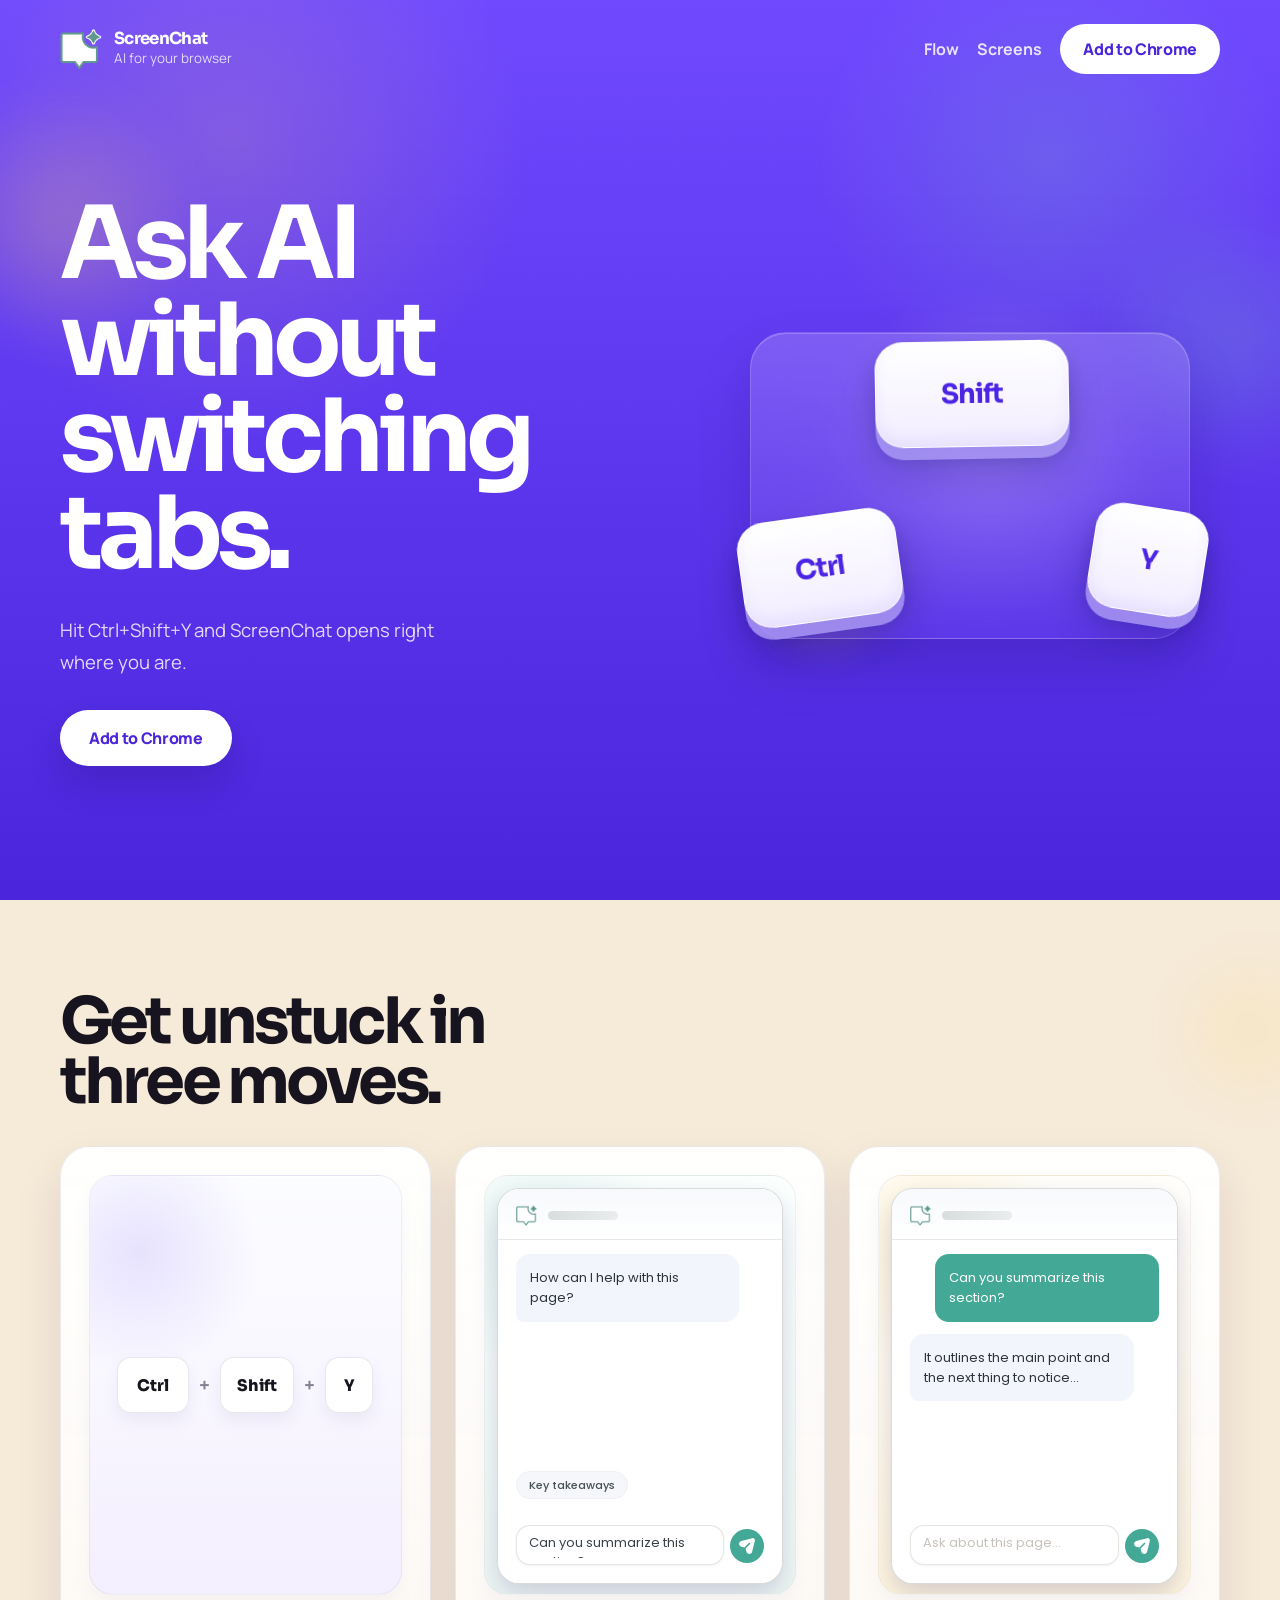
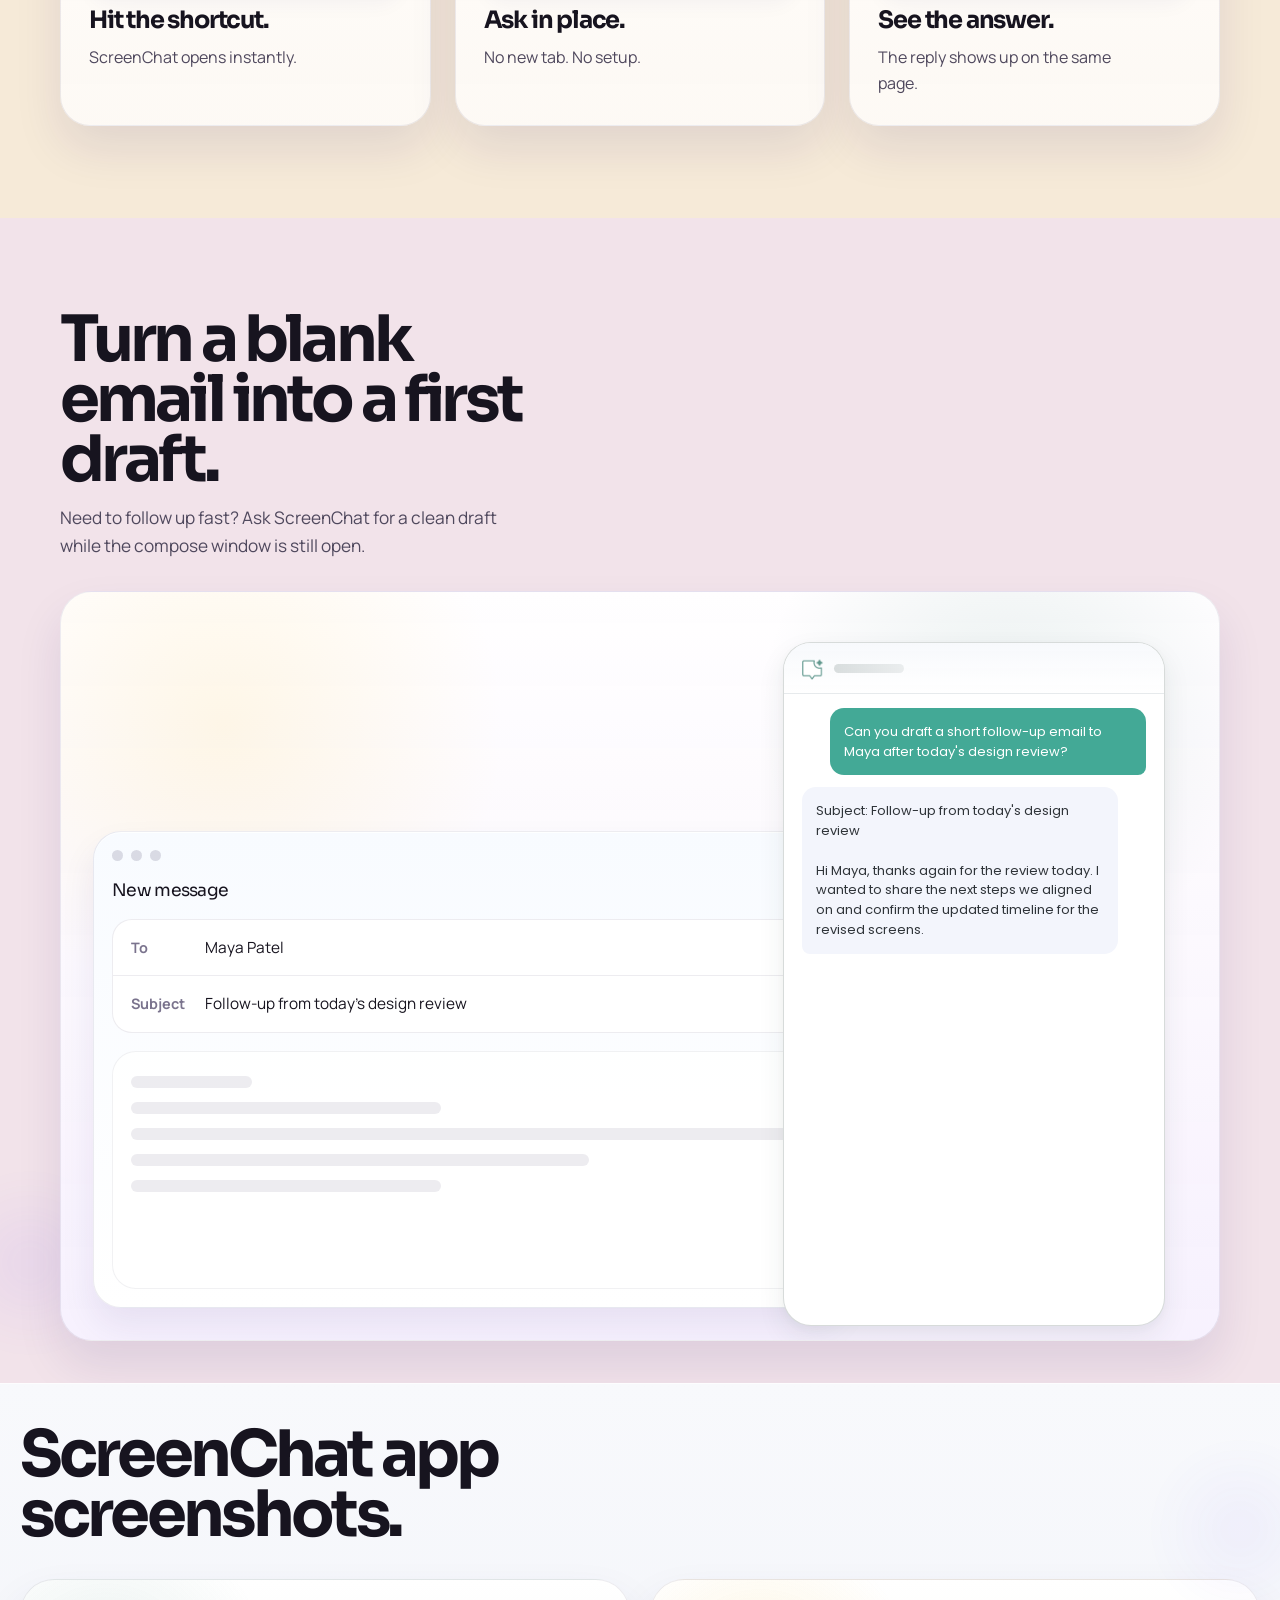
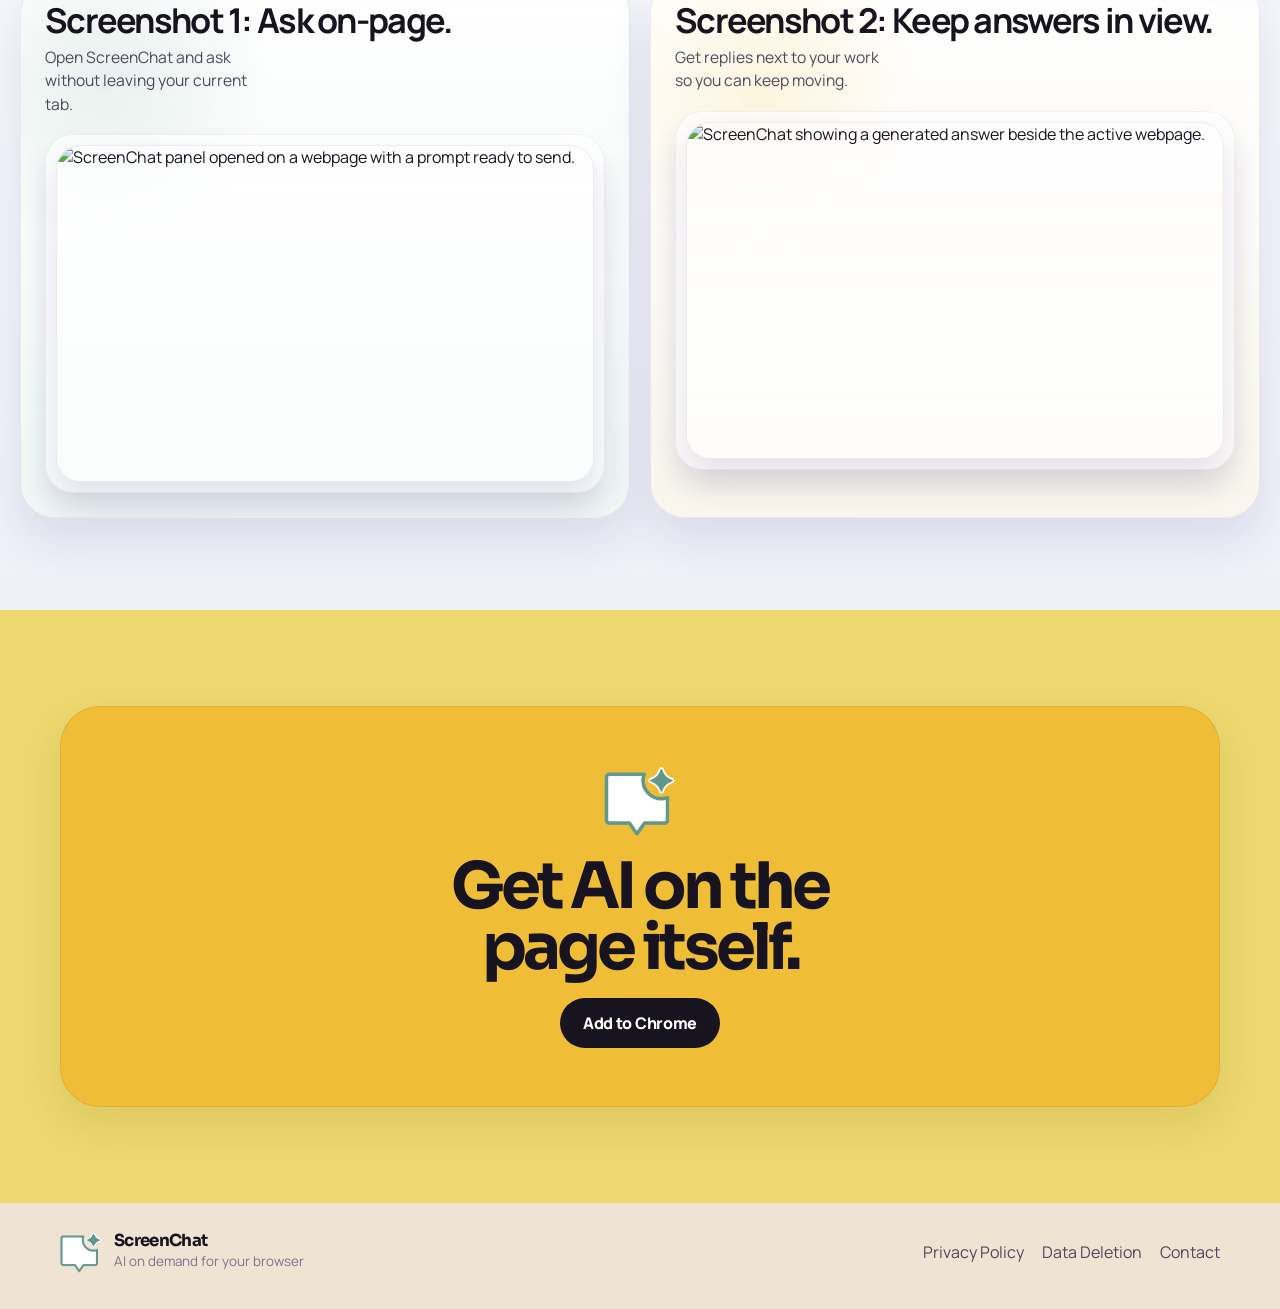
==== commit be322059: "Add contact page and update screenshot showcase" ====
--- a/index.html
+++ b/index.html
@@ -240,37 +240,37 @@
             <section class="section section--rose section--screens-proof" id="screens">
                 <div class="container">
                     <div class="section-heading">
-                        <h2>Ask and answer on the page.</h2>
+                        <h2>ScreenChat app screenshots.</h2>
                     </div>
                     <div class="showcase-grid showcase-grid--cupertino">
                         <article class="screen-card screen-card--cupertino screen-card--ask">
                             <div class="screen-card__copy">
-                                <h3>Ask on the page.</h3>
-                                <p>Type without leaving the page.</p>
+                                <h3>Screenshot 1: Ask on-page.</h3>
+                                <p>Open ScreenChat and ask without leaving your current tab.</p>
                             </div>
                             <div class="screen-card__frame">
                                 <img
                                     class="screen-card__image"
-                                    src="assets/screenchat-product-panel.png"
-                                    alt="ScreenChat open on a live page with a question typed into the input."
-                                    width="1920"
-                                    height="1440"
+                                    src="assets/724_1x_shots_so.png"
+                                    alt="ScreenChat panel opened on a webpage with a prompt ready to send."
+                                    width="2880"
+                                    height="1800"
                                 >
                             </div>
                         </article>
 
                         <article class="screen-card screen-card--cupertino screen-card--answer">
                             <div class="screen-card__copy">
-                                <h3>Keep the answer in view.</h3>
-                                <p>The reply stays beside your work.</p>
+                                <h3>Screenshot 2: Keep answers in view.</h3>
+                                <p>Get replies next to your work so you can keep moving.</p>
                             </div>
                             <div class="screen-card__frame">
                                 <img
                                     class="screen-card__image"
-                                    src="assets/screenchat-product-hero.png"
-                                    alt="ScreenChat answering beside a live page."
-                                    width="1920"
-                                    height="1440"
+                                    src="assets/149_1x_shots_so (1).png"
+                                    alt="ScreenChat showing a generated answer beside the active webpage."
+                                    width="2880"
+                                    height="1800"
                                 >
                             </div>
                         </article>
@@ -301,9 +301,9 @@
                     </span>
                 </a>
                 <div class="footer__links">
-                    <a href="/privacy">Privacy Policy</a>
-                    <a href="/data-deletion">Data Deletion</a>
-                    <a href="mailto:ahdfactz@gmail.com">Contact</a>
+                    <a href="privacy.html">Privacy Policy</a>
+                    <a href="data-deletion.html">Data Deletion</a>
+                    <a href="contact.html">Contact</a>
                 </div>
             </div>
         </footer>
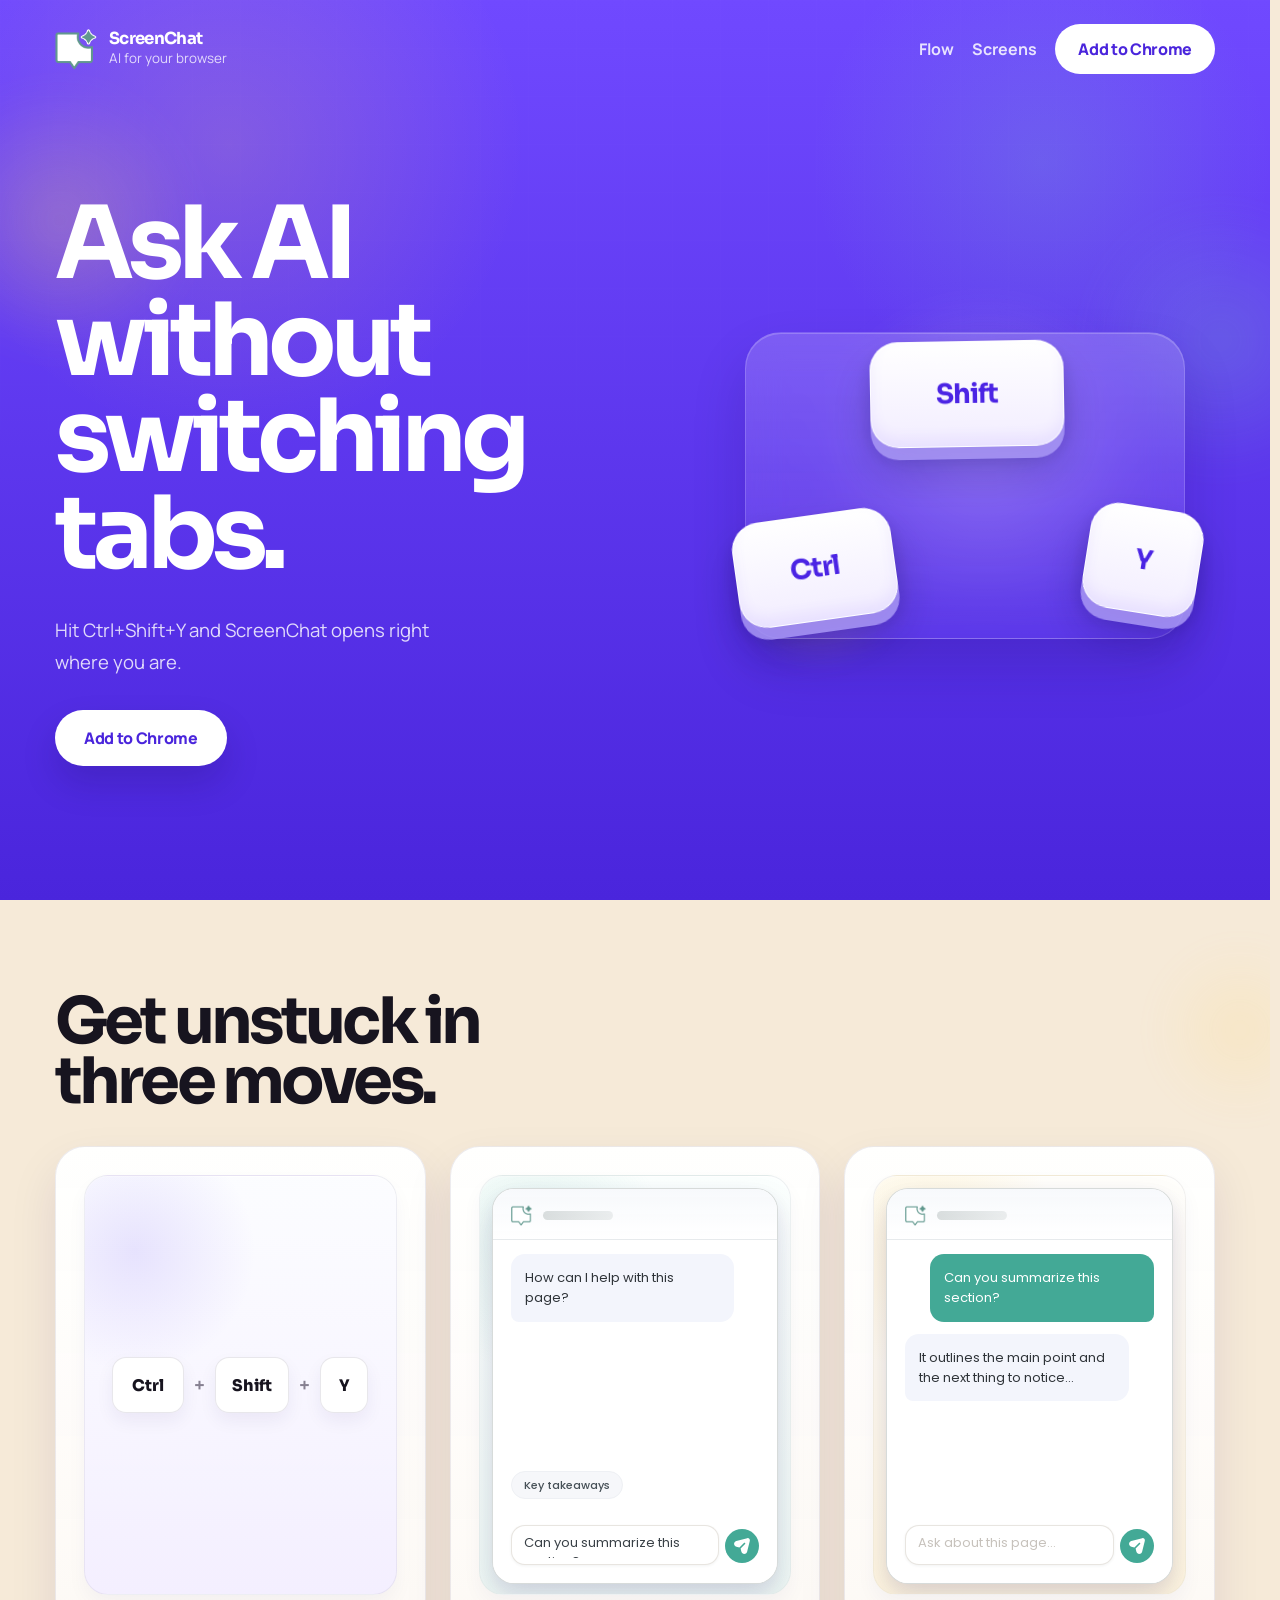
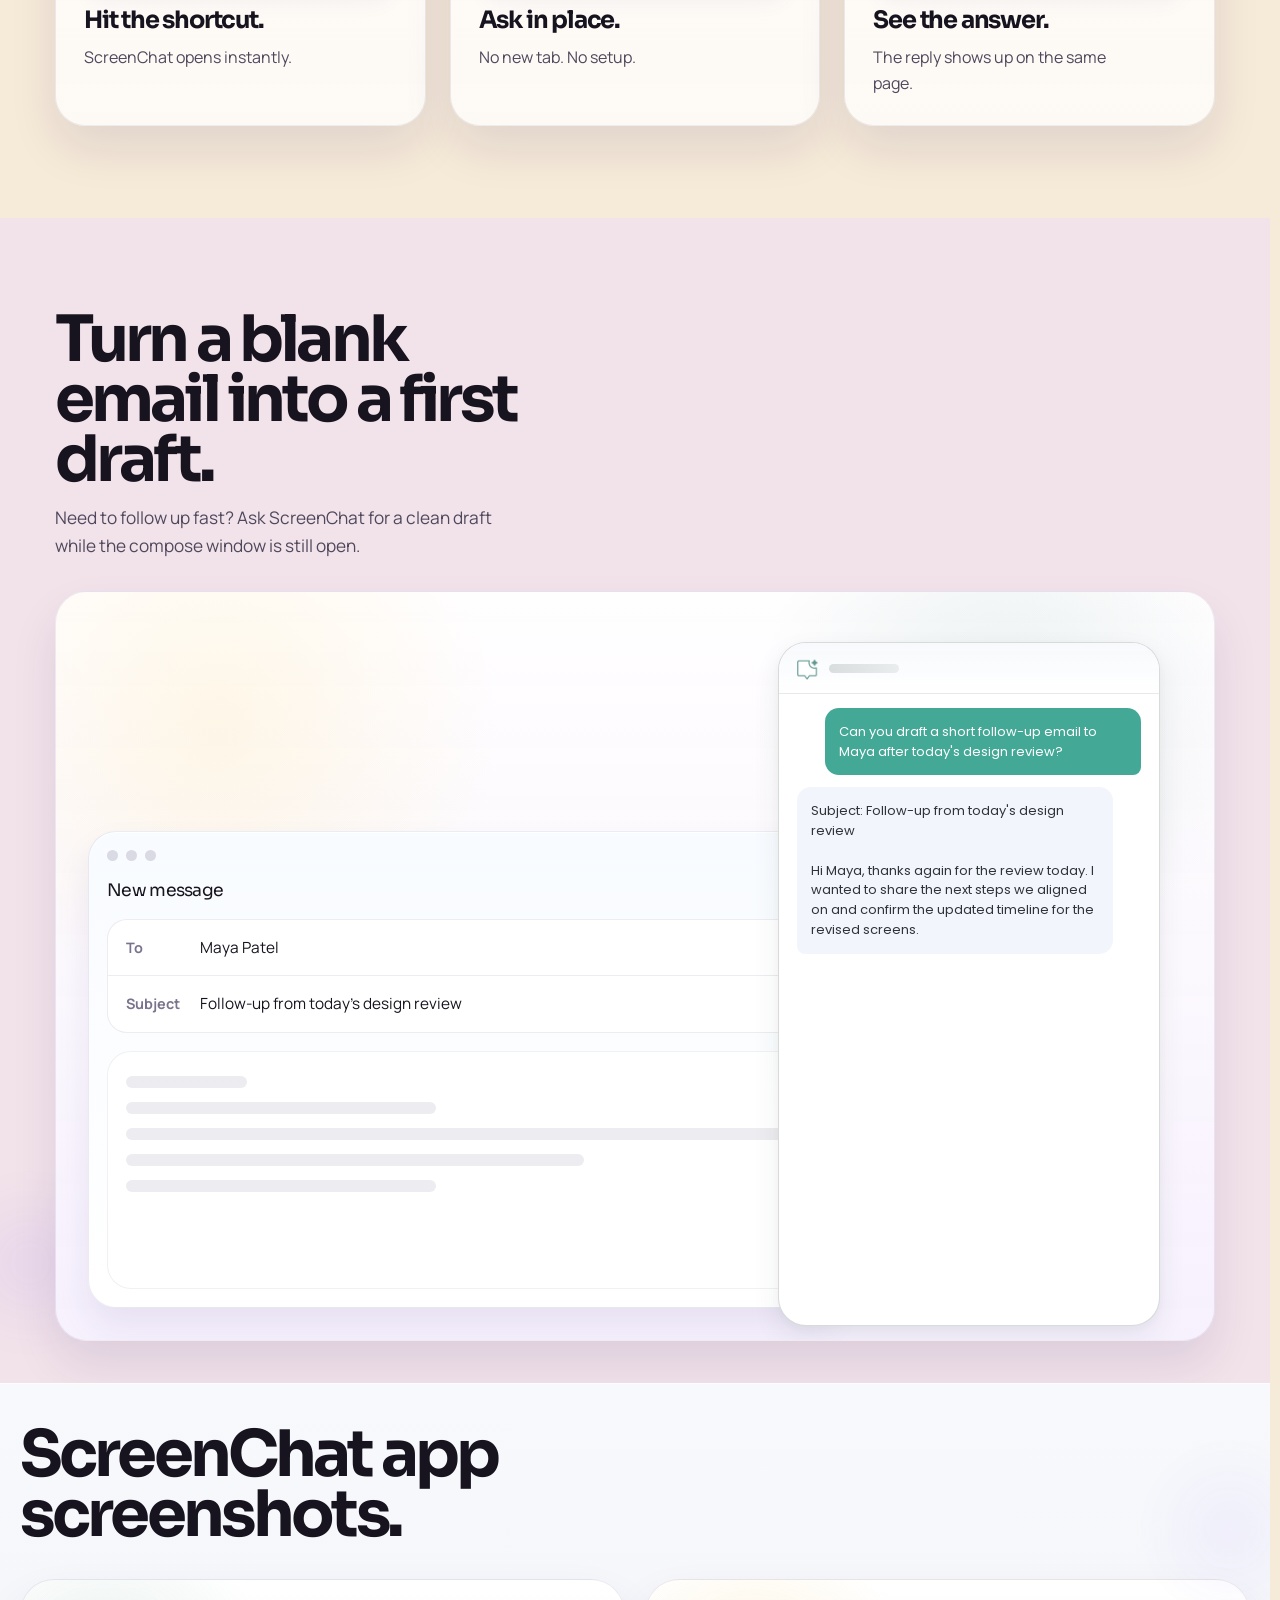
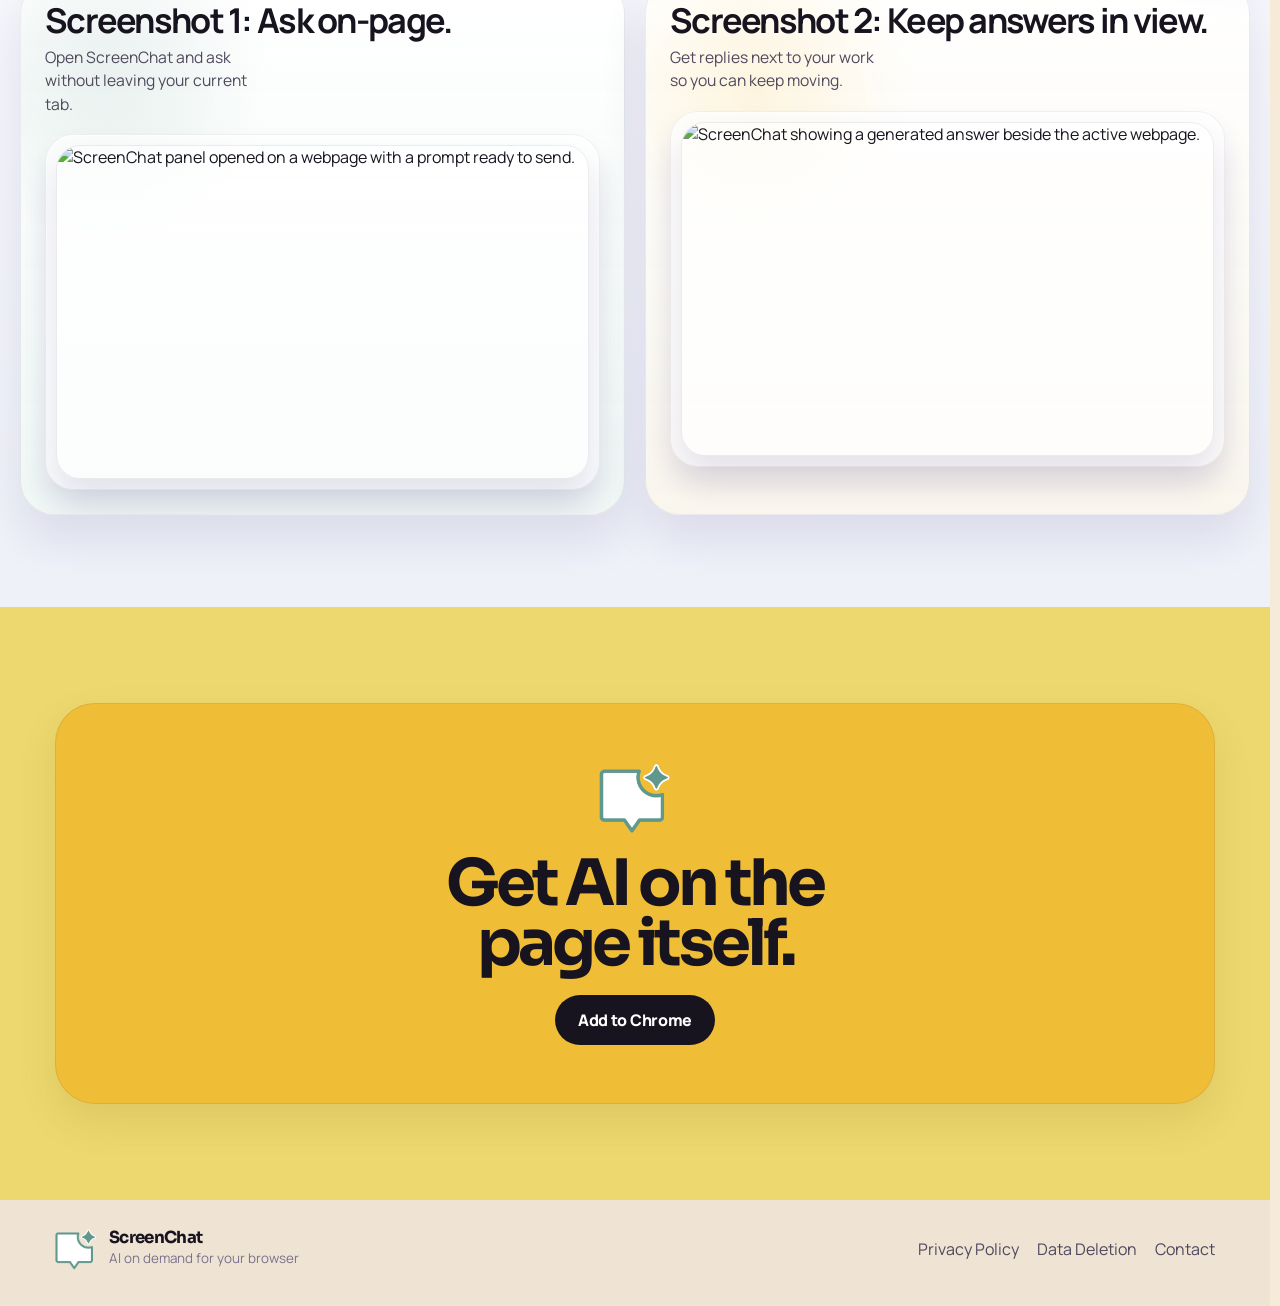
==== commit fe10b4a6: "Fix Chrome Web Store CTA links" ====
--- a/index.html
+++ b/index.html
@@ -33,7 +33,7 @@
                     <div class="nav__links" id="nav-links">
                         <a href="#flow">Flow</a>
                         <a href="#screens">Screens</a>
-                        <a class="button button--nav" href="#">Add to Chrome</a>
+                        <a class="button button--nav" href="https://chromewebstore.google.com/detail/screenchat-ai-chat-for-yo/ghdcebghioifhmhioaainjnlpbmjppcg?authuser=0&amp;hl=en" target="_blank" rel="noopener noreferrer">Add to Chrome</a>
                     </div>
                 </nav>
 
@@ -46,7 +46,7 @@
                         </h1>
                         <p>Hit Ctrl+Shift+Y and ScreenChat opens right where you are.</p>
                         <div class="hero-copy__actions">
-                            <a class="button button--primary" href="#">Add to Chrome</a>
+                            <a class="button button--primary" href="https://chromewebstore.google.com/detail/screenchat-ai-chat-for-yo/ghdcebghioifhmhioaainjnlpbmjppcg?authuser=0&amp;hl=en" target="_blank" rel="noopener noreferrer">Add to Chrome</a>
                         </div>
                     </div>
                     <div class="hero-visual" aria-hidden="true">
@@ -284,7 +284,7 @@
                         <img class="cta-panel__icon" src="assets/screenshot-icon.png" alt="" width="72" height="72">
                         <h2>Get AI on the page itself.</h2>
                         <div class="cta-panel__actions">
-                            <a class="button button--dark" href="#">Add to Chrome</a>
+                            <a class="button button--dark" href="https://chromewebstore.google.com/detail/screenchat-ai-chat-for-yo/ghdcebghioifhmhioaainjnlpbmjppcg?authuser=0&amp;hl=en" target="_blank" rel="noopener noreferrer">Add to Chrome</a>
                         </div>
                     </div>
                 </div>
--- a/styles.css
+++ b/styles.css
@@ -32,6 +32,10 @@
     --sc-radius-bubble: 14px;
     --sc-radius-bubble-tail: 8px;
     --sc-ease: cubic-bezier(0.22, 1, 0.36, 1);
+    --scrollbar-track: rgba(23, 20, 31, 0.11);
+    --scrollbar-thumb: #6f51ee;
+    --scrollbar-thumb-hover: #5d37f1;
+    --scrollbar-thumb-active: #4a25dc;
 }
 
 *,
@@ -42,6 +46,9 @@
 
 html {
     scroll-behavior: smooth;
+    scrollbar-gutter: stable;
+    scrollbar-width: thin;
+    scrollbar-color: var(--scrollbar-thumb) var(--scrollbar-track);
 }
 
 body {
@@ -49,6 +56,30 @@
     font-family: "Manrope", "Segoe UI", sans-serif;
     color: var(--ink-900);
     background: var(--cream-100);
+}
+
+*::-webkit-scrollbar {
+    width: 10px;
+    height: 10px;
+}
+
+*::-webkit-scrollbar-track {
+    background: var(--scrollbar-track);
+    border-radius: 999px;
+}
+
+*::-webkit-scrollbar-thumb {
+    background: linear-gradient(180deg, var(--scrollbar-thumb) 0%, var(--purple-700) 100%);
+    border-radius: 999px;
+    border: 2px solid rgba(255, 255, 255, 0.35);
+}
+
+*::-webkit-scrollbar-thumb:hover {
+    background: linear-gradient(180deg, var(--scrollbar-thumb-hover) 0%, var(--purple-700) 100%);
+}
+
+*::-webkit-scrollbar-thumb:active {
+    background: linear-gradient(180deg, var(--scrollbar-thumb-active) 0%, #3f20be 100%);
 }
 
 img {
